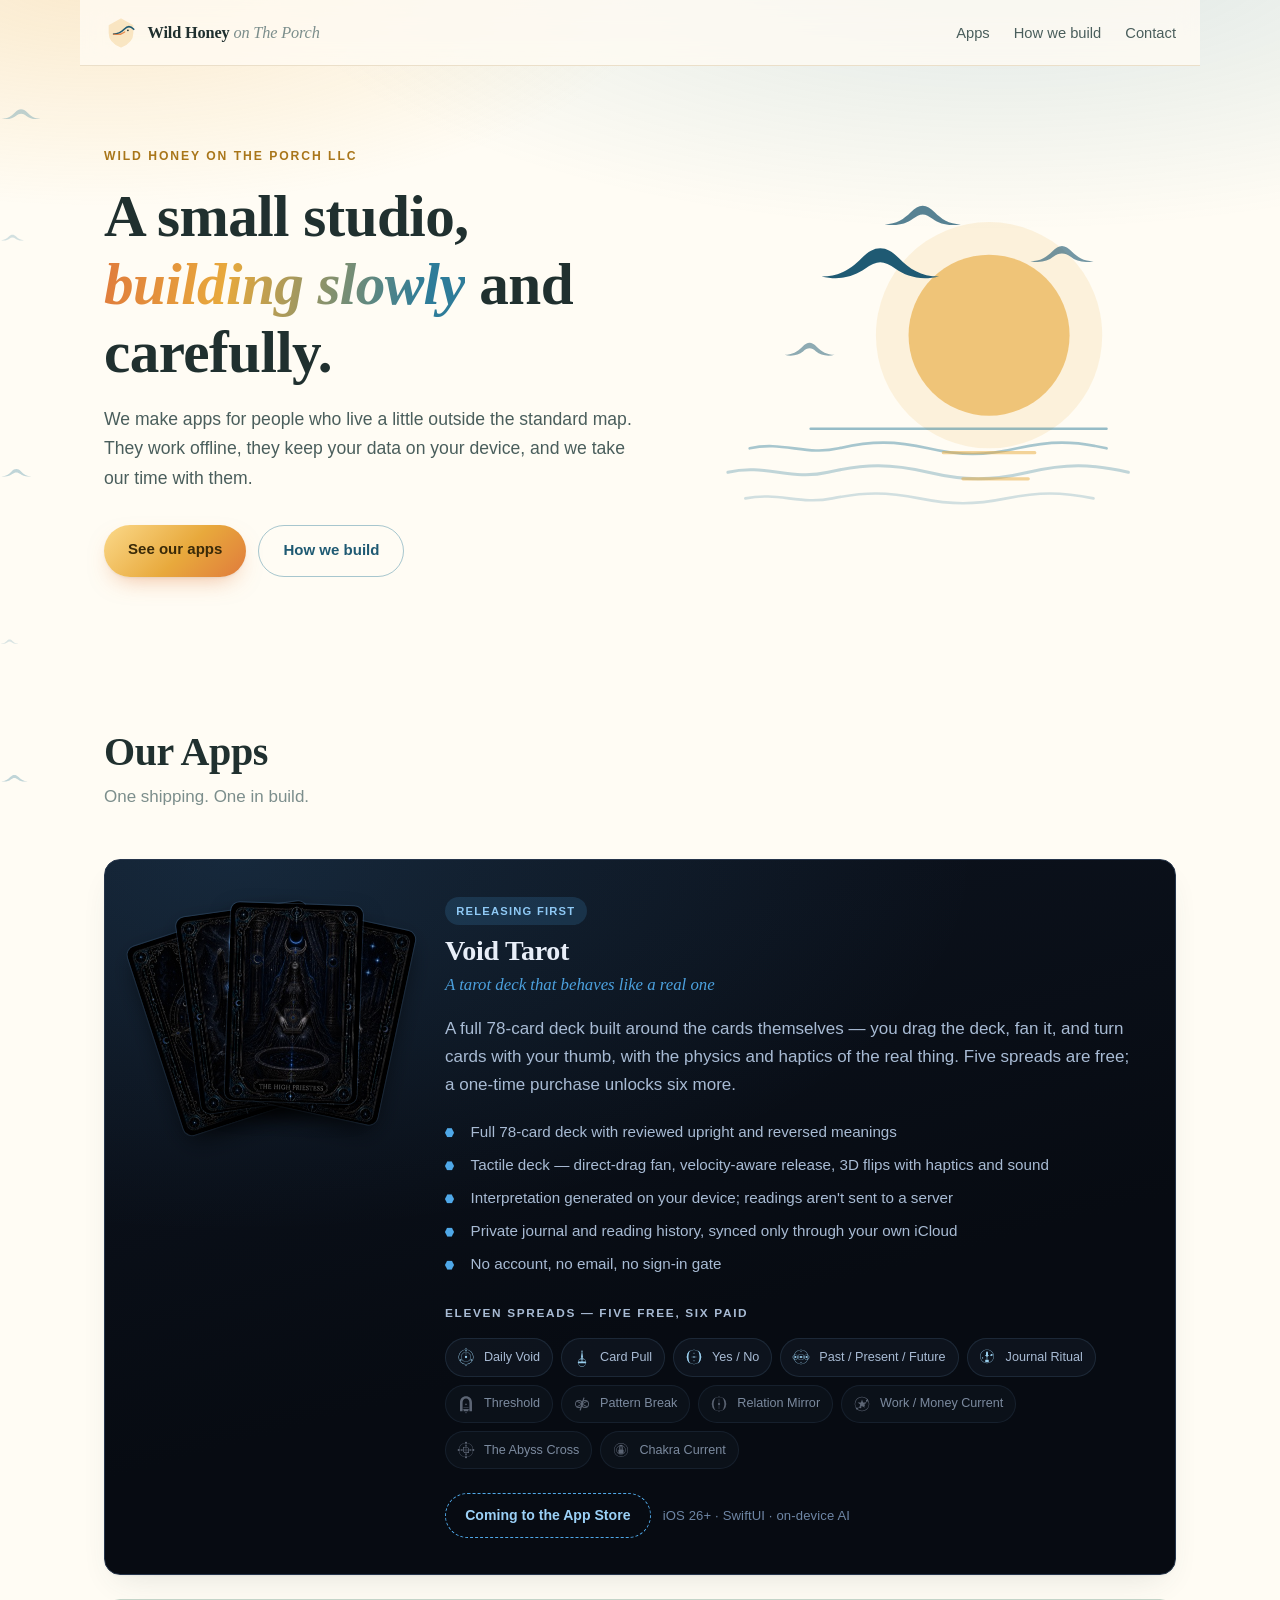
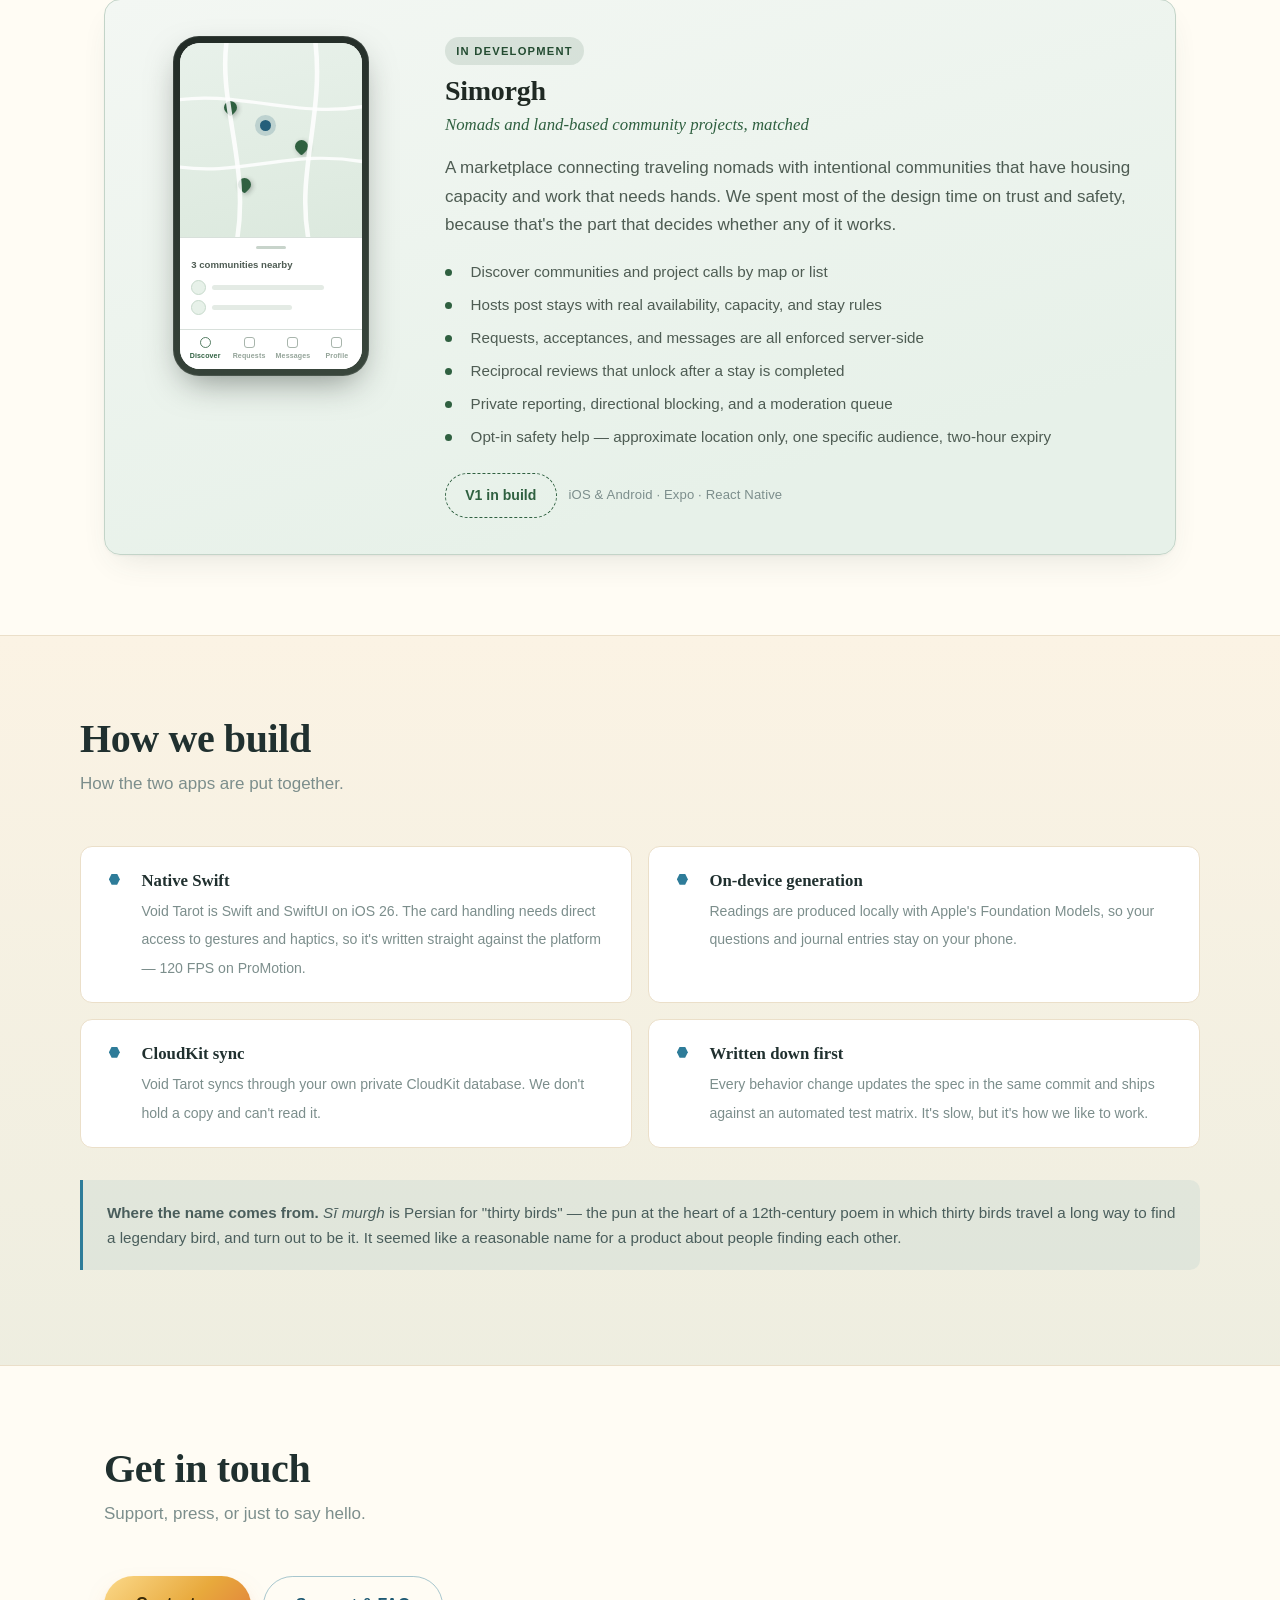
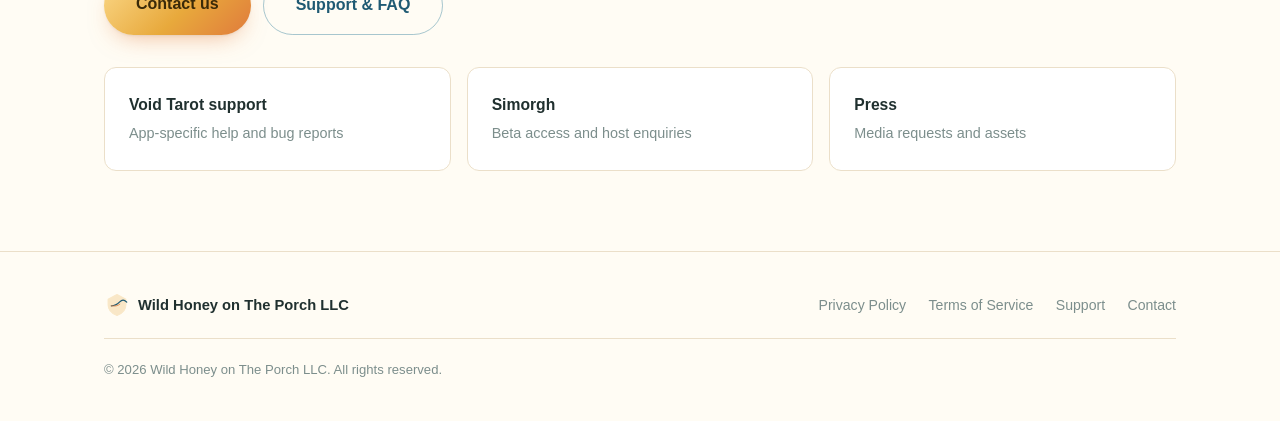
==== index.html @ e1a805f8 "Initial website" ====
<!DOCTYPE html>
<html lang="en">
<head>
<meta charset="utf-8">
<meta name="viewport" content="width=device-width, initial-scale=1">
<title>Wild Honey on The Porch — App Development</title>
<meta name="description" content="Wild Honey on The Porch LLC is a small independent app studio. Offline-first iOS and Android apps, built slowly and carefully.">
<meta property="og:title" content="Wild Honey on The Porch LLC">
<meta property="og:description" content="A small independent studio. We build offline-first apps for iOS and Android.">
<meta property="og:type" content="website">
<link rel="icon" href="assets/favicon.svg" type="image/svg+xml">
<link rel="stylesheet" href="styles.css">
</head>
<body>

<a class="skip" href="#main">Skip to content</a>

<!-- ── flock: ambient background birds ─────────────────────── -->
<div class="flock" aria-hidden="true">
  <svg class="bird b1" viewBox="0 0 100 40"><use href="#gull"/></svg>
  <svg class="bird b2" viewBox="0 0 100 40"><use href="#gull"/></svg>
  <svg class="bird b3" viewBox="0 0 100 40"><use href="#gull"/></svg>
  <svg class="bird b4" viewBox="0 0 100 40"><use href="#gull"/></svg>
  <svg class="bird b5" viewBox="0 0 100 40"><use href="#gull"/></svg>
</div>

<!-- sprite -->
<svg width="0" height="0" style="position:absolute" aria-hidden="true">
  <defs>
    <path id="gull" d="M4 24c14 0 22-6 30-14 5-5 9-7 14-7s9 2 14 7c8 8 16 14 30 14-14 3-24 0-32-6-4-3-8-5-12-5s-8 2-12 5C28 24 18 27 4 24z"/>
  </defs>
</svg>

<header class="nav">
  <a class="brand" href="#top">
    <svg class="mark" viewBox="0 0 64 64" aria-hidden="true">
      <path d="M32 6l22 12v14c0 12-9 21-22 26C19 53 10 44 10 32V18z" class="hex"/>
      <path d="M18 34c9 0 15-4 20-9 3-3 6-5 9-5s6 2 9 5" class="wing"/>
      <path d="M18 34c9 2 16 0 21-4" class="wing2"/>
      <circle cx="45" cy="27" r="1.6" class="eye"/>
    </svg>
    <span class="brandtext">Wild Honey <em>on The Porch</em></span>
  </a>
  <nav>
    <a href="#apps">Apps</a>
    <a href="#craft">How we build</a>
    <a href="#contact">Contact</a>
  </nav>
</header>

<main id="main">

<!-- ── hero ─────────────────────────────────────────────────── -->
<section class="hero" id="top">
  <div class="hero-inner">
    <p class="eyebrow">Wild Honey on The Porch LLC</p>
    <h1>A small studio,<br><span class="grad">building slowly</span> and carefully.</h1>
    <p class="lede">
      We make apps for people who live a little outside the standard map.
      They work offline, they keep your data on your device, and we take our
      time with them.
    </p>
    <div class="cta">
      <a class="btn primary" href="#apps">See our apps</a>
      <a class="btn ghost" href="#craft">How we build</a>
    </div>
  </div>
  <div class="hero-art" aria-hidden="true">
    <svg viewBox="0 0 400 340">
      <!-- sun low over the water -->
      <circle cx="228" cy="150" r="74" class="sun"/>
      <circle cx="228" cy="150" r="104" class="halo"/>

      <!-- sea: implied by swells alone, no box -->
      <path class="horizon" d="M64 236h272"/>
      <path class="swell s1" d="M8 254c30-7 52 7 82 0s52-7 82 0 52 7 82 0 52-7 82 0"/>
      <path class="swell s2" d="M-12 276c34-8 58 8 92 0s58-8 92 0 58 8 92 0 58-8 92 0"/>
      <path class="swell s3" d="M4 300c30-6 50 6 80 0s50-6 80 0 50 6 80 0 50-6 80 0"/>
      <path class="glint" d="M186 258h84M204 282h60"/>

      <!-- flock, riding the air -->
      <g class="gulls">
        <path class="g g1" d="M74 96c17 0 27-7 37-17 6-6 11-9 17-9s11 3 17 9c10 10 20 17 37 17-17 4-30 0-40-7-5-4-10-6-14-6s-9 2-14 6c-10 7-23 11-40 7z"/>
        <path class="g g2" d="M132 48c11 0 18-5 24-11 4-4 7-6 11-6s7 2 11 6c6 6 13 11 24 11-11 2-19 0-26-5-3-2-6-4-9-4s-6 2-9 4c-7 5-15 7-26 5z"/>
        <path class="g g3" d="M266 82c9 0 15-4 20-9 3-3 6-5 9-5s6 2 9 5c5 5 11 9 20 9-9 2-16 0-21-4-3-2-5-3-8-3s-5 1-8 3c-5 4-12 6-21 4z"/>
        <path class="g g4" d="M40 168c7 0 12-3 16-7 3-3 5-4 7-4s4 1 7 4c4 4 9 7 16 7-7 2-13 0-17-3-2-2-4-3-6-3s-4 1-6 3c-4 3-10 5-17 3z"/>
      </g>
    </svg>
  </div>
</section>

<!-- ── apps ─────────────────────────────────────────────────── -->
<section class="section" id="apps">
  <div class="shead">
    <h2>Our Apps</h2>
    <p>One shipping. One in build.</p>
  </div>

  <div class="apps">

    <article class="app featured">
      <div class="deckfan" aria-hidden="true">
        <img class="cf c-back" src="assets/void-tarot/cards/card-back.jpg" alt="" loading="lazy" decoding="async" width="240" height="360">
        <img class="cf c-a" src="assets/void-tarot/cards/09-hermit.jpg" alt="" loading="lazy" decoding="async" width="240" height="360">
        <img class="cf c-b" src="assets/void-tarot/cards/02-high-priestess.jpg" alt="" loading="lazy" decoding="async" width="240" height="360">
        <img class="cf c-c" src="assets/void-tarot/cards/17-star.jpg" alt="" loading="lazy" decoding="async" width="240" height="360">
      </div>
      <div class="app-body">
        <p class="badge live">Releasing first</p>
        <h3>Void Tarot</h3>
        <p class="app-tag">A tarot deck that behaves like a real one</p>
        <p>
          A full 78-card deck built around the cards themselves — you drag the
          deck, fan it, and turn cards with your thumb, with the physics and
          haptics of the real thing. Five spreads are free; a one-time purchase
          unlocks six more.
        </p>
        <ul class="feats">
          <li>Full 78-card deck with reviewed upright and reversed meanings</li>
          <li>Tactile deck — direct-drag fan, velocity-aware release, 3D flips with haptics and sound</li>
          <li>Interpretation generated on your device; readings aren't sent to a server</li>
          <li>Private journal and reading history, synced only through your own iCloud</li>
          <li>No account, no email, no sign-in gate</li>
        </ul>

        <p class="ritual-head">Eleven spreads — five free, six paid</p>
        <ul class="rituals">
          <li><img src="assets/void-tarot/icons/daily-void.svg" alt="" aria-hidden="true" width="40" height="40"><span>Daily Void</span></li>
          <li><img src="assets/void-tarot/icons/card-pull.svg" alt="" aria-hidden="true" width="40" height="40"><span>Card Pull</span></li>
          <li><img src="assets/void-tarot/icons/yes-no.svg" alt="" aria-hidden="true" width="40" height="40"><span>Yes / No</span></li>
          <li><img src="assets/void-tarot/icons/past-present-future.svg" alt="" aria-hidden="true" width="40" height="40"><span>Past / Present / Future</span></li>
          <li><img src="assets/void-tarot/icons/journal-ritual.svg" alt="" aria-hidden="true" width="40" height="40"><span>Journal Ritual</span></li>
          <li class="sealed"><img src="assets/void-tarot/icons/threshold.svg" alt="" aria-hidden="true" width="40" height="40"><span>Threshold</span></li>
          <li class="sealed"><img src="assets/void-tarot/icons/pattern-break.svg" alt="" aria-hidden="true" width="40" height="40"><span>Pattern Break</span></li>
          <li class="sealed"><img src="assets/void-tarot/icons/relation-mirror.svg" alt="" aria-hidden="true" width="40" height="40"><span>Relation Mirror</span></li>
          <li class="sealed"><img src="assets/void-tarot/icons/work-money-current.svg" alt="" aria-hidden="true" width="40" height="40"><span>Work / Money Current</span></li>
          <li class="sealed"><img src="assets/void-tarot/icons/abyss-cross.svg" alt="" aria-hidden="true" width="40" height="40"><span>The Abyss Cross</span></li>
          <li class="sealed"><img src="assets/void-tarot/icons/sealed.svg" alt="" aria-hidden="true" width="40" height="40"><span>Chakra Current</span></li>
        </ul>

        <div class="app-cta">
          <span class="store-soon">Coming to the App Store</span>
          <span class="plat">iOS 26+ · SwiftUI · on-device AI</span>
        </div>
      </div>
    </article>

    <article class="app sg">
      <div class="phone" aria-hidden="true">
        <div class="screen">
          <div class="map">
            <span class="pin p1"></span><span class="pin p2"></span>
            <span class="pin p3"></span><span class="pin p4 me"></span>
            <svg class="roads" viewBox="0 0 200 300" preserveAspectRatio="none">
              <path d="M-10 90 C60 70 130 120 210 96"/>
              <path d="M-10 190 C70 210 120 160 210 186"/>
              <path d="M52 -10 C40 90 78 190 62 310"/>
              <path d="M148 -10 C160 110 126 200 142 310"/>
            </svg>
          </div>
          <div class="sheet">
            <span class="grab"></span>
            <p class="sheet-t">3 communities nearby</p>
            <div class="row"><span class="av"></span><span class="ln w70"></span></div>
            <div class="row"><span class="av"></span><span class="ln w50"></span></div>
          </div>
          <div class="tabs">
            <span class="tab on">Discover</span><span class="tab">Requests</span>
            <span class="tab">Messages</span><span class="tab">Profile</span>
          </div>
        </div>
      </div>
      <div class="app-body">
        <p class="badge next">In development</p>
        <h3>Simorgh</h3>
        <p class="app-tag">Nomads and land-based community projects, matched</p>
        <p>
          A marketplace connecting traveling nomads with intentional
          communities that have housing capacity and work that needs hands.
          We spent most of the design time on trust and safety, because that's
          the part that decides whether any of it works.
        </p>
        <ul class="feats">
          <li>Discover communities and project calls by map or list</li>
          <li>Hosts post stays with real availability, capacity, and stay rules</li>
          <li>Requests, acceptances, and messages are all enforced server-side</li>
          <li>Reciprocal reviews that unlock after a stay is completed</li>
          <li>Private reporting, directional blocking, and a moderation queue</li>
          <li>Opt-in safety help — approximate location only, one specific audience, two-hour expiry</li>
        </ul>
        <div class="app-cta">
          <span class="store-soon dim">V1 in build</span>
          <span class="plat plat-s">iOS &amp; Android · Expo · React Native</span>
        </div>
      </div>
    </article>

  </div>
</section>

<!-- ── craft ────────────────────────────────────────────────── -->
<section class="section alt" id="craft">
  <div class="shead">
    <h2>How we build</h2>
    <p>How the two apps are put together.</p>
  </div>
  <div class="repos">
    <div class="repo static">
      <span class="dot"></span>
      <div>
        <strong>Native Swift</strong>
        <span>Void Tarot is Swift and SwiftUI on iOS 26. The card handling
          needs direct access to gestures and haptics, so it's written straight
          against the platform — 120&nbsp;FPS on ProMotion.</span>
      </div>
    </div>
    <div class="repo static">
      <span class="dot"></span>
      <div>
        <strong>On-device generation</strong>
        <span>Readings are produced locally with Apple's Foundation Models, so
          your questions and journal entries stay on your phone.</span>
      </div>
    </div>
    <div class="repo static">
      <span class="dot"></span>
      <div>
        <strong>CloudKit sync</strong>
        <span>Void Tarot syncs through your own private CloudKit database. We
          don't hold a copy and can't read it.</span>
      </div>
    </div>
    <div class="repo static">
      <span class="dot"></span>
      <div>
        <strong>Written down first</strong>
        <span>Every behavior change updates the spec in the same commit and
          ships against an automated test matrix. It's slow, but it's how we
          like to work.</span>
      </div>
    </div>
  </div>
  <p class="simorgh">
    <strong>Where the name comes from.</strong> <em>Sī murgh</em> is Persian for
    "thirty birds" — the pun at the heart of a 12th-century poem in which thirty
    birds travel a long way to find a legendary bird, and turn out to be it. It
    seemed like a reasonable name for a product about people finding each other.
  </p>
</section>

<!-- ── contact ──────────────────────────────────────────────── -->
<section class="section" id="contact">
  <div class="shead">
    <h2>Get in touch</h2>
    <p>Support, press, or just to say hello.</p>
  </div>
  <div class="contact-cta">
    <a class="btn primary lg" href="mailto:mishelleweaver@gmail.com?subject=Wild%20Honey%20on%20The%20Porch">Contact us</a>
    <a class="btn ghost lg" href="support.html">Support &amp; FAQ</a>
  </div>
  <div class="contact">
    <a class="ccard" href="mailto:mishelleweaver@gmail.com?subject=Void%20Tarot%20Support">
      <strong>Void Tarot support</strong>
      <span>App-specific help and bug reports</span>
    </a>
    <a class="ccard" href="mailto:mishelleweaver@gmail.com?subject=Simorgh%20enquiry">
      <strong>Simorgh</strong>
      <span>Beta access and host enquiries</span>
    </a>
    <a class="ccard" href="mailto:mishelleweaver@gmail.com?subject=Press%20enquiry">
      <strong>Press</strong>
      <span>Media requests and assets</span>
    </a>
  </div>
</section>

</main>

<footer>
  <div class="foot">
    <div class="fbrand">
      <svg class="mark sm" viewBox="0 0 64 64" aria-hidden="true">
        <path d="M32 6l22 12v14c0 12-9 21-22 26C19 53 10 44 10 32V18z" class="hex"/>
        <path d="M18 34c9 0 15-4 20-9 3-3 6-5 9-5s6 2 9 5" class="wing"/>
        <path d="M18 34c9 2 16 0 21-4" class="wing2"/>
      </svg>
      <span>Wild Honey on The Porch LLC</span>
    </div>
    <nav class="flinks">
      <a href="privacy.html">Privacy Policy</a>
      <a href="terms.html">Terms of Service</a>
      <a href="support.html">Support</a>
      <a href="mailto:mishelleweaver@gmail.com?subject=Wild%20Honey%20on%20The%20Porch">Contact</a>
    </nav>
    <p class="copy">© <span id="yr">2026</span> Wild Honey on The Porch LLC. All rights reserved.</p>
  </div>
</footer>

<script>
  document.getElementById('yr').textContent = new Date().getFullYear();
  // reveal on scroll
  const io = new IntersectionObserver((es) => {
    es.forEach(e => { if (e.isIntersecting) { e.target.classList.add('in'); io.unobserve(e.target); } });
  }, { threshold: 0.12 });
  document.querySelectorAll('.section, .app, .hero-inner, .hero-art').forEach(el => {
    el.classList.add('rv'); io.observe(el);
  });
</script>

</body>
</html>
---- styles.css ----
/* ═══ Wild Honey on The Porch — tokens ═══════════════════════
   Coastal daylight: warm sand ground, sea-glass and ocean blues,
   sunlit honey. Light and airy first; dark mode is ocean dusk,
   never a black hole.                                          */
:root{
  --honey:#E8A93C;      /* sunlight on the porch rail */
  --honey-lt:#FBD98A;
  --honey-dp:#A9761A;   /* text-safe honey */
  --amber:#E07B3C;      /* warm accent, low-tide clay */
  --ocean:#2E7C99;      /* sea, the cool counterweight */
  --ocean-dp:#1F5A73;
  --seaglass:#8FC7C4;

  --ink:#20302F;        /* wet-stone, softer than black */
  --ink-2:#4A5E5C;
  --ink-3:#7C8E8C;

  --paper:#FFFCF4;      /* sunlit sand */
  --paper-2:#FBF3E4;    /* sand in shade */
  --line:#EBDFC9;
  --card:#FFFFFF;

  --shadow:0 1px 2px rgba(58,74,73,.05),0 14px 34px -14px rgba(58,74,73,.16);
  --shadow-lg:0 2px 5px rgba(58,74,73,.06),0 32px 64px -26px rgba(46,124,153,.28);
  --sky:#4E93AE;
  --r:16px;
  --max:1120px;
  --serif:'Iowan Old Style','Palatino Linotype',Palatino,'Book Antiqua',Georgia,serif;
  --sans:-apple-system,BlinkMacSystemFont,'Segoe UI',Inter,Roboto,Helvetica,Arial,sans-serif;
}
@media (prefers-color-scheme:dark){
  :root:not([data-theme="light"]){
    --honey:#F3C468; --honey-lt:#FBE0A4; --honey-dp:#EFB44E; --amber:#F09A63;
    --ocean:#6FBBD6; --ocean-dp:#9AD3E6; --seaglass:#8FC7C4;
    --ink:#EDF3F2; --ink-2:#B7C9C7; --ink-3:#8398A0;
    --paper:#101E24;   /* deep water at dusk, not black */
    --paper-2:#16272E;
    --line:#263C45; --card:#182B33;
    --sky:#7FC0D8;
    --shadow:0 1px 2px rgba(0,0,0,.32),0 14px 34px -14px rgba(0,0,0,.5);
    --shadow-lg:0 2px 5px rgba(0,0,0,.36),0 32px 64px -26px rgba(0,0,0,.58);
  }
}
:root[data-theme="dark"]{
  --honey:#F3C468; --honey-lt:#FBE0A4; --honey-dp:#EFB44E; --amber:#F09A63;
  --ocean:#6FBBD6; --ocean-dp:#9AD3E6; --seaglass:#8FC7C4;
  --ink:#EDF3F2; --ink-2:#B7C9C7; --ink-3:#8398A0;
  --paper:#101E24; --paper-2:#16272E; --line:#263C45; --card:#182B33;
  --sky:#7FC0D8;
}

/* ═══ base ═══════════════════════════════════════════════════ */
*,*::before,*::after{box-sizing:border-box}
html{scroll-behavior:smooth;-webkit-text-size-adjust:100%}
body{
  margin:0;color:var(--ink);
  background:var(--paper);
  font-family:var(--sans);font-size:17px;line-height:1.65;
  -webkit-font-smoothing:antialiased;overflow-x:hidden;
}
/* sky wash — light pouring in from the top, sea-glass at the edges */
body::before{
  content:'';position:fixed;inset:0 0 auto;height:78vh;z-index:-2;pointer-events:none;
  background:
    radial-gradient(88% 62% at 78% -8%, color-mix(in srgb,var(--ocean) 17%,transparent), transparent 66%),
    radial-gradient(72% 54% at 8% -4%,  color-mix(in srgb,var(--honey) 22%,transparent), transparent 62%);
}
h1,h2,h3{font-family:var(--serif);font-weight:600;line-height:1.15;letter-spacing:-.01em;margin:0}
p{margin:0 0 1em}
a{color:inherit}
img,svg{max-width:100%}
.skip{position:absolute;left:-9999px;top:0;background:var(--honey);color:#1C1712;padding:.6rem 1rem;z-index:99;border-radius:0 0 8px 0}
.skip:focus{left:0}
:focus-visible{outline:2px solid var(--ocean);outline-offset:3px;border-radius:4px}

/* ═══ ambient flock ══════════════════════════════════════════ */
.flock{position:fixed;inset:0;pointer-events:none;z-index:0;opacity:.3}
.bird{position:absolute;width:64px;fill:var(--ocean);animation:drift linear infinite}
.bird.b1{top:12%;width:44px;animation-duration:52s;animation-delay:-4s}
.bird.b2{top:26%;width:26px;animation-duration:74s;animation-delay:-22s;opacity:.7}
.bird.b3{top:52%;width:34px;animation-duration:63s;animation-delay:-40s}
.bird.b4{top:71%;width:20px;animation-duration:88s;animation-delay:-11s;opacity:.6}
.bird.b5{top:86%;width:30px;animation-duration:58s;animation-delay:-33s}
@keyframes drift{
  from{transform:translateX(-14vw) translateY(0)}
  50%{transform:translateX(50vw) translateY(-22px)}
  to{transform:translateX(114vw) translateY(0)}
}
@media (prefers-reduced-motion:reduce){.bird{animation:none;display:none}}

/* ═══ nav ════════════════════════════════════════════════════ */
.nav{
  position:sticky;top:0;z-index:20;
  display:flex;align-items:center;justify-content:space-between;gap:1rem;
  max-width:var(--max);margin:0 auto;padding:1rem 1.5rem;
  backdrop-filter:blur(14px);-webkit-backdrop-filter:blur(14px);
}
.nav::before{
  content:'';position:absolute;inset:0;z-index:-1;
  background:color-mix(in srgb,var(--paper) 78%,transparent);
  border-bottom:1px solid var(--line);
}
.brand{display:flex;align-items:center;gap:.6rem;text-decoration:none;font-weight:600}
.mark{width:34px;height:34px;flex:none}
.mark.sm{width:26px;height:26px}
.mark .hex{fill:var(--honey);opacity:.24;stroke:var(--honey);stroke-width:2.5;stroke-linejoin:round}
.mark .wing{fill:none;stroke:var(--ocean-dp);stroke-width:3;stroke-linecap:round}
.mark .wing2{fill:none;stroke:var(--amber);stroke-width:2.2;stroke-linecap:round;opacity:.85}
.mark .eye{fill:var(--ink)}
.brandtext{font-family:var(--serif);font-size:1.02rem;letter-spacing:-.01em}
.brandtext em{font-style:italic;color:var(--ink-3);font-weight:400}
.nav nav{display:flex;gap:1.5rem;font-size:.92rem}
.nav nav a{text-decoration:none;color:var(--ink-2);transition:color .18s}
.nav nav a:hover{color:var(--ocean-dp)}
@media (max-width:720px){
  .nav{flex-direction:column;gap:.75rem;padding:.85rem 1rem}
  .nav nav{gap:1.1rem;font-size:.86rem;flex-wrap:wrap;justify-content:center}
  .brandtext em{display:none}
}

/* ═══ hero ═══════════════════════════════════════════════════ */
.hero{
  position:relative;z-index:1;max-width:var(--max);margin:0 auto;
  padding:5rem 1.5rem 4.5rem;
  display:grid;grid-template-columns:1.15fr .85fr;gap:3rem;align-items:center;
}
.eyebrow{
  font-size:.76rem;letter-spacing:.16em;text-transform:uppercase;
  color:var(--honey-dp);font-weight:600;margin-bottom:1rem;
}
h1{font-size:clamp(2.3rem,5.4vw,3.7rem);margin-bottom:1.2rem}
.grad{
  background:linear-gradient(100deg,var(--amber),var(--honey) 34%,var(--ocean) 88%);
  -webkit-background-clip:text;background-clip:text;color:transparent;
  font-style:italic;
}
.lede{font-size:1.1rem;color:var(--ink-2);max-width:34rem}
.cta{display:flex;gap:.75rem;flex-wrap:wrap;margin-top:2rem}
.btn{
  display:inline-block;padding:.8rem 1.5rem;border-radius:999px;
  text-decoration:none;font-weight:600;font-size:.94rem;
  transition:transform .18s,box-shadow .18s,background .18s;
}
.btn.primary{
  background:linear-gradient(135deg,var(--honey-lt),var(--honey) 55%,var(--amber));
  color:#3A2A08;box-shadow:0 1px 2px rgba(58,74,73,.08),0 10px 24px -10px rgba(224,123,60,.55);
}
.btn.primary:hover{transform:translateY(-2px);box-shadow:0 2px 5px rgba(58,74,73,.1),0 20px 40px -14px rgba(224,123,60,.6)}
.btn.ghost{border:1.5px solid color-mix(in srgb,var(--ocean) 42%,transparent);color:var(--ocean-dp)}
.btn.ghost:hover{border-color:var(--ocean);background:color-mix(in srgb,var(--ocean) 9%,transparent);transform:translateY(-2px)}

.hero-art svg{width:100%;height:auto;overflow:visible}
.hero-art .sun{fill:var(--honey);opacity:.62}
.hero-art .halo{fill:var(--honey);opacity:.13}
.hero-art .horizon{
  fill:none;stroke:var(--ocean);stroke-width:2.2;stroke-linecap:round;opacity:.5;
}
.hero-art .swell{
  fill:none;stroke:var(--ocean);stroke-width:2.4;stroke-linecap:round;
  opacity:.42;
}
.hero-art .s2{opacity:.3;stroke-width:2.8}
.hero-art .s3{opacity:.22}
.hero-art .glint{stroke:var(--honey);stroke-width:3;stroke-linecap:round;opacity:.5}
.hero-art .g{fill:var(--ocean-dp)}
.hero-art .g2{opacity:.75}
.hero-art .g3{opacity:.62}
.hero-art .g4{opacity:.5}

/* the flock breathes; the swells roll */
.hero-art .g1{animation:soar 7s ease-in-out infinite}
.hero-art .g2{animation:soar 9s ease-in-out infinite -1.6s}
.hero-art .g3{animation:soar 8s ease-in-out infinite -3.4s}
.hero-art .g4{animation:soar 11s ease-in-out infinite -5s}
.hero-art .swell{animation:roll 9s ease-in-out infinite}
.hero-art .s2{animation-duration:11s;animation-delay:-2s}
.hero-art .s3{animation-duration:13s;animation-delay:-4s}
@keyframes soar{0%,100%{transform:translateY(0)}50%{transform:translateY(-9px)}}
@keyframes roll{0%,100%{transform:translateX(0)}50%{transform:translateX(-14px)}}
@media (prefers-reduced-motion:reduce){
  .hero-art .g,.hero-art .swell{animation:none}
}
@media (max-width:860px){
  .hero{grid-template-columns:1fr;padding:3rem 1.25rem 3rem;gap:1.5rem}
  .hero-art{max-width:340px;margin:0 auto;order:-1}
}

/* ═══ sections ═══════════════════════════════════════════════ */
.section{position:relative;z-index:1;max-width:var(--max);margin:0 auto;padding:5rem 1.5rem}
.section.alt{max-width:none;background:linear-gradient(180deg,var(--paper-2),color-mix(in srgb,var(--seaglass) 12%,var(--paper-2)));border-block:1px solid var(--line)}
.section.alt > *{max-width:var(--max);margin-inline:auto}
.shead{margin-bottom:3rem;max-width:38rem}
.shead h2{font-size:clamp(1.8rem,3.6vw,2.5rem);margin-bottom:.5rem}
.shead p{color:var(--ink-3);margin:0}
@media (max-width:720px){.section{padding:3.25rem 1.25rem}.shead{margin-bottom:2rem}}

/* ═══ apps ═══════════════════════════════════════════════════ */
.apps{display:grid;grid-template-columns:minmax(0,1fr);gap:1.5rem}
.apps > .app{width:100%}
.app{
  display:grid;grid-template-columns:104px 1fr;gap:2rem;align-items:start;
  background:var(--card);border:1px solid var(--line);border-radius:var(--r);
  padding:2.25rem;box-shadow:var(--shadow);
  transition:transform .25s,box-shadow .25s,border-color .25s;
}
.app:hover{transform:translateY(-3px);box-shadow:var(--shadow-lg);border-color:var(--honey)}
/* featured app renders in Void Tarot's own palette — dark in both themes */
.app.featured{
  grid-template-columns:260px 1fr;gap:2.75rem;
  --void-ink:#E8EEF8; --void-ink2:#A8BBD4; --void-cyan:#4FA8E8; --void-line:#25344A;
  background:
    radial-gradient(120% 90% at 12% 0%,rgba(79,168,232,.14),transparent 58%),
    linear-gradient(165deg,#0D1420,#070B12 62%);
  border-color:var(--void-line);
  color:var(--void-ink);
}
.app.featured:hover{border-color:var(--void-cyan);box-shadow:0 2px 4px rgba(0,0,0,.5),0 32px 70px -26px rgba(20,90,160,.55)}
.app.featured h3{color:var(--void-ink)}
.app.featured p{color:var(--void-ink2)}
.app.featured .app-tag{color:var(--void-cyan);opacity:.95}
.app.featured .feats li{color:var(--void-ink2)}
.app.featured .feats li::before{background:var(--void-cyan);box-shadow:0 0 8px rgba(79,168,232,.8)}
.app.featured .badge.live{background:rgba(79,168,232,.16);color:#8FC9F5}
.app.featured .store-soon{border-color:var(--void-cyan);color:#9BD1F7}
.app.featured .plat{color:#6E86A5}

/* fanned deck — real card art from the app bundle */
.deckfan{position:relative;height:250px;perspective:1100px;width:240px;margin:0 auto}
.deckfan .cf{
  position:absolute;top:8px;width:132px;height:198px;border-radius:9px;
  object-fit:cover;transform-origin:50% 120%;
  box-shadow:0 10px 26px -6px rgba(0,0,0,.75),0 0 0 1px rgba(120,170,220,.22);
  transition:transform .5s cubic-bezier(.22,.9,.3,1);
}
.deckfan .c-back{left:40px;transform:rotate(-18deg) translateY(14px);z-index:1;filter:brightness(.82)}
.deckfan .c-a   {left:56px;transform:rotate(-8deg)  translateY(3px); z-index:2;filter:brightness(.9)}
.deckfan .c-b   {left:72px;transform:rotate(2deg)   translateY(0);   z-index:4}
.deckfan .c-c   {left:88px;transform:rotate(12deg)  translateY(10px);z-index:3;filter:brightness(.86)}
.app.featured:hover .c-back{transform:rotate(-29deg) translateY(12px)}
.app.featured:hover .c-a   {transform:rotate(-13deg) translateY(-4px)}
.app.featured:hover .c-b   {transform:rotate(2deg)   translateY(-14px) scale(1.05)}
.app.featured:hover .c-c   {transform:rotate(20deg)  translateY(6px)}
@media (prefers-reduced-motion:reduce){
  .deckfan .cf,.app.featured:hover .cf{transition:none}
  .app.featured:hover .c-back{transform:rotate(-20deg) translateY(16px)}
  .app.featured:hover .c-a{transform:rotate(-9deg) translateY(4px)}
  .app.featured:hover .c-b{transform:rotate(2deg) translateY(0)}
  .app.featured:hover .c-c{transform:rotate(13deg) translateY(12px)}
}

/* ritual icon grid — SVGs shipped in the app */
.ritual-head{
  margin:1.75rem 0 .9rem;font-size:.74rem;letter-spacing:.14em;text-transform:uppercase;
  font-weight:700;color:#6E86A5;
}
.rituals{
  list-style:none;padding:0;margin:0;
  display:flex;flex-wrap:wrap;gap:.5rem;
}
.rituals li{
  display:inline-flex;align-items:center;gap:.45rem;padding:.45rem .75rem .45rem .55rem;
  border-radius:999px;white-space:nowrap;
  background:rgba(120,170,220,.055);border:1px solid rgba(120,170,220,.14);
  font-size:.79rem;color:var(--void-ink2);line-height:1;
  transition:border-color .2s,background .2s;
}
.rituals li:hover{border-color:rgba(79,168,232,.5);background:rgba(79,168,232,.1)}
.rituals img{
  width:22px;height:22px;flex:none;
  /* source SVGs are solid black — invert to cyan-white for the void ground */
  filter:invert(78%) sepia(28%) saturate(560%) hue-rotate(175deg) brightness(102%);
  opacity:.92;
}
.rituals li.sealed{opacity:.72}
.rituals li.sealed img{filter:invert(58%) sepia(12%) saturate(420%) hue-rotate(178deg) brightness(96%)}
@media (max-width:720px){
  .app.featured{grid-template-columns:1fr}
  .deckfan{height:225px;max-width:320px;margin:0 auto}
  .rituals{grid-template-columns:repeat(auto-fill,minmax(104px,1fr))}
}
.app-icon{
  width:104px;height:104px;border-radius:24px;display:grid;place-items:center;
  box-shadow:var(--shadow);
}
.app-icon svg{width:62%;height:62%}
/* ── Simorgh: rendered in the app's own sage/forest palette (lib/theme.ts) ── */
.app.sg{
  grid-template-columns:260px 1fr;gap:2.75rem;
  --sg-primary:#2F6040; --sg-canvas:#FAFCFA; --sg-surface:#FFF;
  --sg-leaf:#E7F1E9; --sg-sky:#245F7A; --sg-text:#1F2923; --sg-muted:#4E5C53;
  --sg-border:#D8E0DB; --sg-blossom:#82344F;
  background:linear-gradient(165deg,#F3F7F3,#E7F1E9 78%);
  border-color:#C3D4C8;
}
.app.sg:hover{border-color:var(--sg-primary);box-shadow:0 2px 4px rgba(31,41,35,.07),0 30px 62px -26px rgba(47,96,64,.42)}
.app.sg h3{color:var(--sg-text)}
.app.sg p{color:var(--sg-muted)}
.app.sg .app-tag{color:var(--sg-primary)}
.app.sg .feats li{color:var(--sg-muted)}
.app.sg .feats li::before{background:var(--sg-primary);clip-path:none;border-radius:50%;width:7px;height:7px;top:.68em}
.app.sg .badge.next{background:rgba(47,96,64,.13);color:#244C32}
.app.sg .store-soon.dim{border-color:var(--sg-primary);color:var(--sg-primary);border-style:dashed}
.plat-s{color:#5D6D63}

/* device frame — Discover tab, the app's primary surface */
.phone{
  width:196px;margin:0 auto;border-radius:26px;padding:7px;
  background:linear-gradient(160deg,#222B26,#39463C);
  box-shadow:0 14px 34px -10px rgba(31,41,35,.5),0 0 0 1px rgba(255,255,255,.09) inset;
}
.screen{
  position:relative;height:326px;border-radius:20px;overflow:hidden;
  background:var(--sg-canvas);display:flex;flex-direction:column;
}
.map{position:relative;flex:1;background:linear-gradient(170deg,#E8F1EA,#DCE9DE)}
.roads{position:absolute;inset:0;width:100%;height:100%}
.roads path{fill:none;stroke:#FFF;stroke-width:5;opacity:.85;stroke-linecap:round}
.pin{
  position:absolute;width:13px;height:13px;border-radius:50% 50% 50% 2px;
  background:var(--sg-primary);transform:rotate(-45deg);
  box-shadow:0 2px 5px rgba(31,41,35,.32);
}
.pin.p1{top:30%;left:24%}
.pin.p2{top:50%;left:63%}
.pin.p3{top:70%;left:32%}
.pin.me{
  background:var(--sg-sky);width:11px;height:11px;border-radius:50%;transform:none;
  top:40%;left:44%;box-shadow:0 0 0 5px rgba(36,95,122,.2)
}
.sheet{
  background:var(--sg-surface);border-top:1px solid var(--sg-border);
  padding:.5rem .7rem .6rem;
}
.grab{display:block;width:30px;height:3px;border-radius:99px;background:#C8D4CB;margin:0 auto .5rem}
.sheet-t{font-size:.6rem;font-weight:700;color:var(--sg-text);margin:0 0 .45rem}
.sheet .row{display:flex;align-items:center;gap:.35rem;margin-bottom:.32rem}
.av{width:15px;height:15px;border-radius:50%;background:var(--sg-leaf);border:1px solid #C7DACC;flex:none}
.ln{height:5px;border-radius:99px;background:#E4EBE5}
.ln.w70{width:70%} .ln.w50{width:50%}
.tabs{
  display:flex;background:var(--sg-surface);border-top:1px solid var(--sg-border);
  padding:.38rem .2rem .42rem;
}
.tab{flex:1;text-align:center;font-size:.44rem;font-weight:600;color:#93A398;letter-spacing:.02em}
.tab.on{color:var(--sg-primary)}
.tab::before{
  content:'';display:block;width:11px;height:11px;margin:0 auto .18rem;border-radius:3px;
  border:1.6px solid currentColor;opacity:.8;
}
.tab.on::before{border-radius:50%}
@media (max-width:720px){
  .app.sg{grid-template-columns:1fr}
  .phone{width:176px}
  .screen{height:300px}
}

.badge{
  display:inline-block;font-size:.7rem;letter-spacing:.11em;text-transform:uppercase;
  font-weight:700;padding:.3rem .7rem;border-radius:999px;margin:0 0 .6rem;
}
.badge.live{background:color-mix(in srgb,var(--honey) 22%,transparent);color:var(--honey-dp)}
.badge.next{background:color-mix(in srgb,var(--sky) 22%,transparent);color:var(--sky)}
.app h3{font-size:1.75rem;margin-bottom:.25rem}
.app-tag{color:var(--honey-dp);font-family:var(--serif);font-style:italic;font-size:1.05rem;margin-bottom:1rem}
.app p{color:var(--ink-2)}
.feats{list-style:none;padding:0;margin:1.25rem 0 0;display:grid;gap:.5rem}
.feats li{position:relative;padding-left:1.6rem;color:var(--ink-2);font-size:.95rem}
.feats li::before{
  content:'';position:absolute;left:0;top:.62em;width:9px;height:9px;
  background:var(--honey);clip-path:polygon(25% 0,75% 0,100% 50%,75% 100%,25% 100%,0 50%);
}
.app-cta{margin-top:1.5rem;display:flex;flex-wrap:wrap;gap:.75rem;align-items:center}
.store-soon{
  display:inline-block;padding:.6rem 1.2rem;border-radius:999px;font-size:.88rem;font-weight:600;
  border:1.5px dashed var(--honey);color:var(--honey-dp);
}
.store-soon.dim{border-color:var(--line);color:var(--ink-3)}
.plat{font-size:.82rem;color:var(--ink-3);letter-spacing:.01em}
@media (max-width:720px){
  .app{grid-template-columns:1fr;gap:1.25rem;padding:1.5rem}
  .app-icon{width:76px;height:76px;border-radius:18px}
  .app h3{font-size:1.45rem}
}

/* ═══ repos ══════════════════════════════════════════════════ */
.repos{display:grid;grid-template-columns:1fr 1fr;gap:1rem}
.repo{
  display:grid;grid-template-columns:22px 1fr 16px;gap:1rem;align-items:center;
  text-decoration:none;background:var(--card);border:1px solid var(--line);
  border-radius:12px;padding:1.25rem 1.4rem;
  transition:border-color .2s,transform .2s,box-shadow .2s;
}
.repo:hover{border-color:var(--ocean);transform:translateY(-2px);box-shadow:var(--shadow)}
.repo.static{grid-template-columns:22px 1fr;align-items:start}
.repo.static:hover{transform:none;border-color:var(--line);box-shadow:none}
.repo.static strong{font-family:var(--serif);font-size:1.05rem;margin-bottom:.2rem}
.repo.static span{line-height:1.55}
.dot{
  width:11px;height:11px;margin-top:.45rem;background:var(--ocean);justify-self:center;
  clip-path:polygon(25% 0,75% 0,100% 50%,75% 100%,25% 100%,0 50%);
}
.gh{width:22px;height:22px;fill:var(--ink-2)}
.repo strong{display:block;font-family:ui-monospace,SFMono-Regular,Menlo,monospace;font-size:.95rem}
.repo span{font-size:.88rem;color:var(--ink-3)}
.arw{color:var(--honey);font-size:1rem}
.simorgh{
  margin-top:2rem;padding:1.25rem 1.5rem;border-left:3px solid var(--ocean);
  background:color-mix(in srgb,var(--ocean) 8%,transparent);
  border-radius:0 10px 10px 0;color:var(--ink-2);font-size:.95rem;max-width:44rem;
}
@media (max-width:720px){.repos{grid-template-columns:1fr}}

/* ═══ contact ════════════════════════════════════════════════ */
.contact-cta{display:flex;flex-wrap:wrap;gap:.75rem;margin:0 0 2rem}
.btn.lg{padding:.95rem 2rem;font-size:1rem}
.callout-cta{margin:1.25rem 0 0}
.doc .callout-cta a{text-decoration:none}
.contact{display:grid;grid-template-columns:repeat(3,1fr);gap:1rem}
.ccard{
  text-decoration:none;background:var(--card);border:1px solid var(--line);
  border-radius:12px;padding:1.5rem;display:grid;gap:.3rem;
  transition:border-color .2s,transform .2s;
}
.ccard:hover{border-color:var(--ocean);background:color-mix(in srgb,var(--ocean) 5%,var(--card));transform:translateY(-2px)}
.ccard strong{font-size:.98rem}
.ccard span{font-size:.9rem;color:var(--ink-3);word-break:break-word}
@media (max-width:720px){.contact{grid-template-columns:1fr}}

/* ═══ footer ═════════════════════════════════════════════════ */
footer{position:relative;z-index:1;border-top:1px solid var(--line);background:var(--paper)}
.foot{
  max-width:var(--max);margin:0 auto;padding:2.5rem 1.5rem;
  display:flex;flex-wrap:wrap;gap:1.25rem;align-items:center;justify-content:space-between;
}
.fbrand{display:flex;align-items:center;gap:.5rem;font-size:.92rem;font-weight:600}
.flinks{display:flex;gap:1.4rem;font-size:.88rem;flex-wrap:wrap}
.flinks a{color:var(--ink-3);text-decoration:none;transition:color .18s}
.flinks a:hover{color:var(--ocean-dp)}
.copy{width:100%;margin:0;font-size:.82rem;color:var(--ink-3);border-top:1px solid var(--line);padding-top:1.25rem}
@media (max-width:720px){.foot{padding:2rem 1.25rem}.flinks{gap:1rem}}

/* ═══ reveal ═════════════════════════════════════════════════ */
.rv{opacity:0;transform:translateY(18px);transition:opacity .6s ease,transform .6s ease}
.rv.in{opacity:1;transform:none}
@media (prefers-reduced-motion:reduce){.rv{opacity:1;transform:none;transition:none}}

/* ═══ legal pages ════════════════════════════════════════════ */
.doc{max-width:46rem;margin:0 auto;padding:4rem 1.5rem 5rem;position:relative;z-index:1}
.doc h1{font-size:clamp(2rem,4.5vw,2.8rem);margin-bottom:.4rem}
.doc .updated{color:var(--ink-3);font-size:.9rem;margin-bottom:2.5rem}
.doc h2{font-size:1.35rem;margin:2.5rem 0 .75rem;padding-top:1.5rem;border-top:1px solid var(--line)}
.doc h2:first-of-type{border-top:none;padding-top:0}
.doc h3{font-size:1.05rem;margin:1.5rem 0 .5rem;font-family:var(--sans);font-weight:600}
.doc p,.doc li{color:var(--ink-2)}
.doc ul{padding-left:1.25rem;margin:0 0 1em}
.doc li{margin-bottom:.4rem}
.doc a:not(.btn){color:var(--ocean-dp)}
.doc .back{display:inline-block;margin-bottom:2rem;text-decoration:none;color:var(--ink-3);font-size:.9rem}
.doc .back:hover{color:var(--ocean-dp)}
.doc .callout{
  background:color-mix(in srgb,var(--honey) 13%,transparent);
  border-left:3px solid var(--honey);border-radius:0 10px 10px 0;
  padding:1.1rem 1.35rem;margin:1.5rem 0;
}
.doc .callout p:last-child{margin:0}
@media (max-width:720px){.doc{padding:2.5rem 1.25rem 3.5rem}}
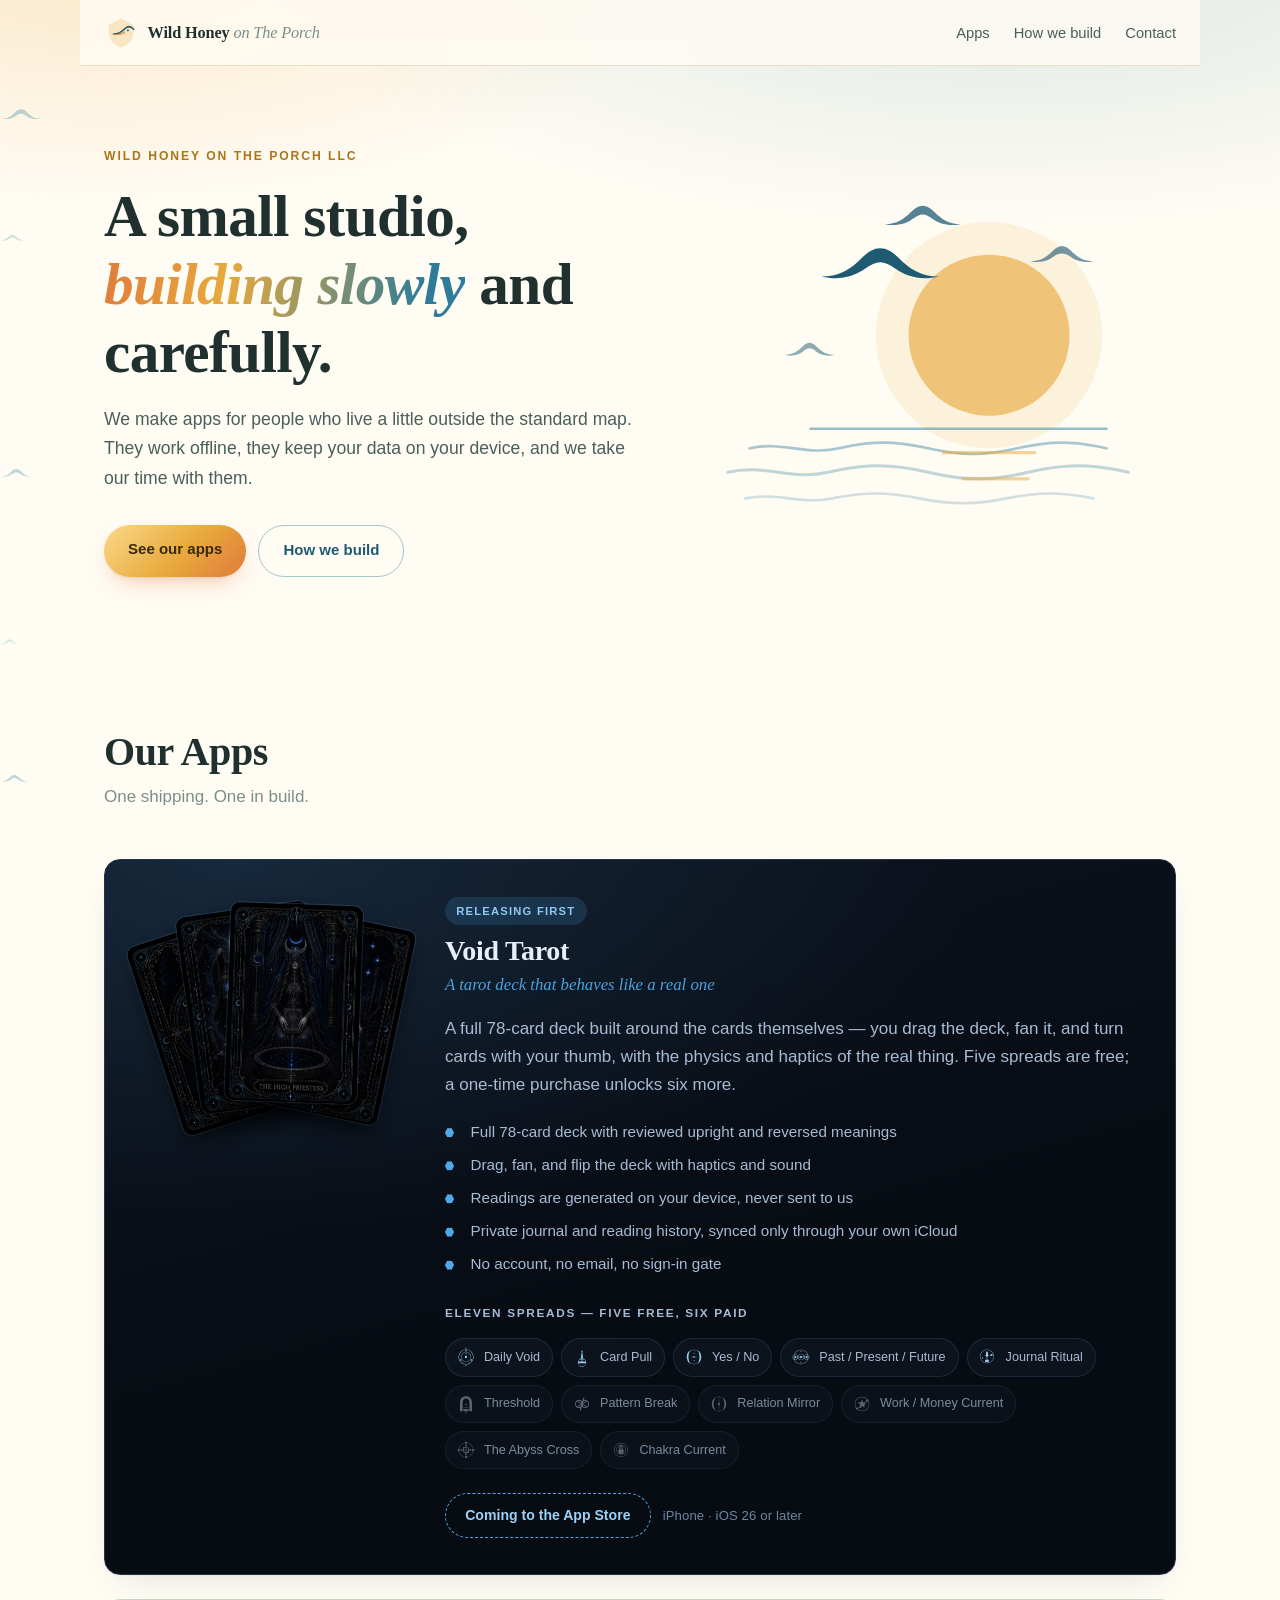
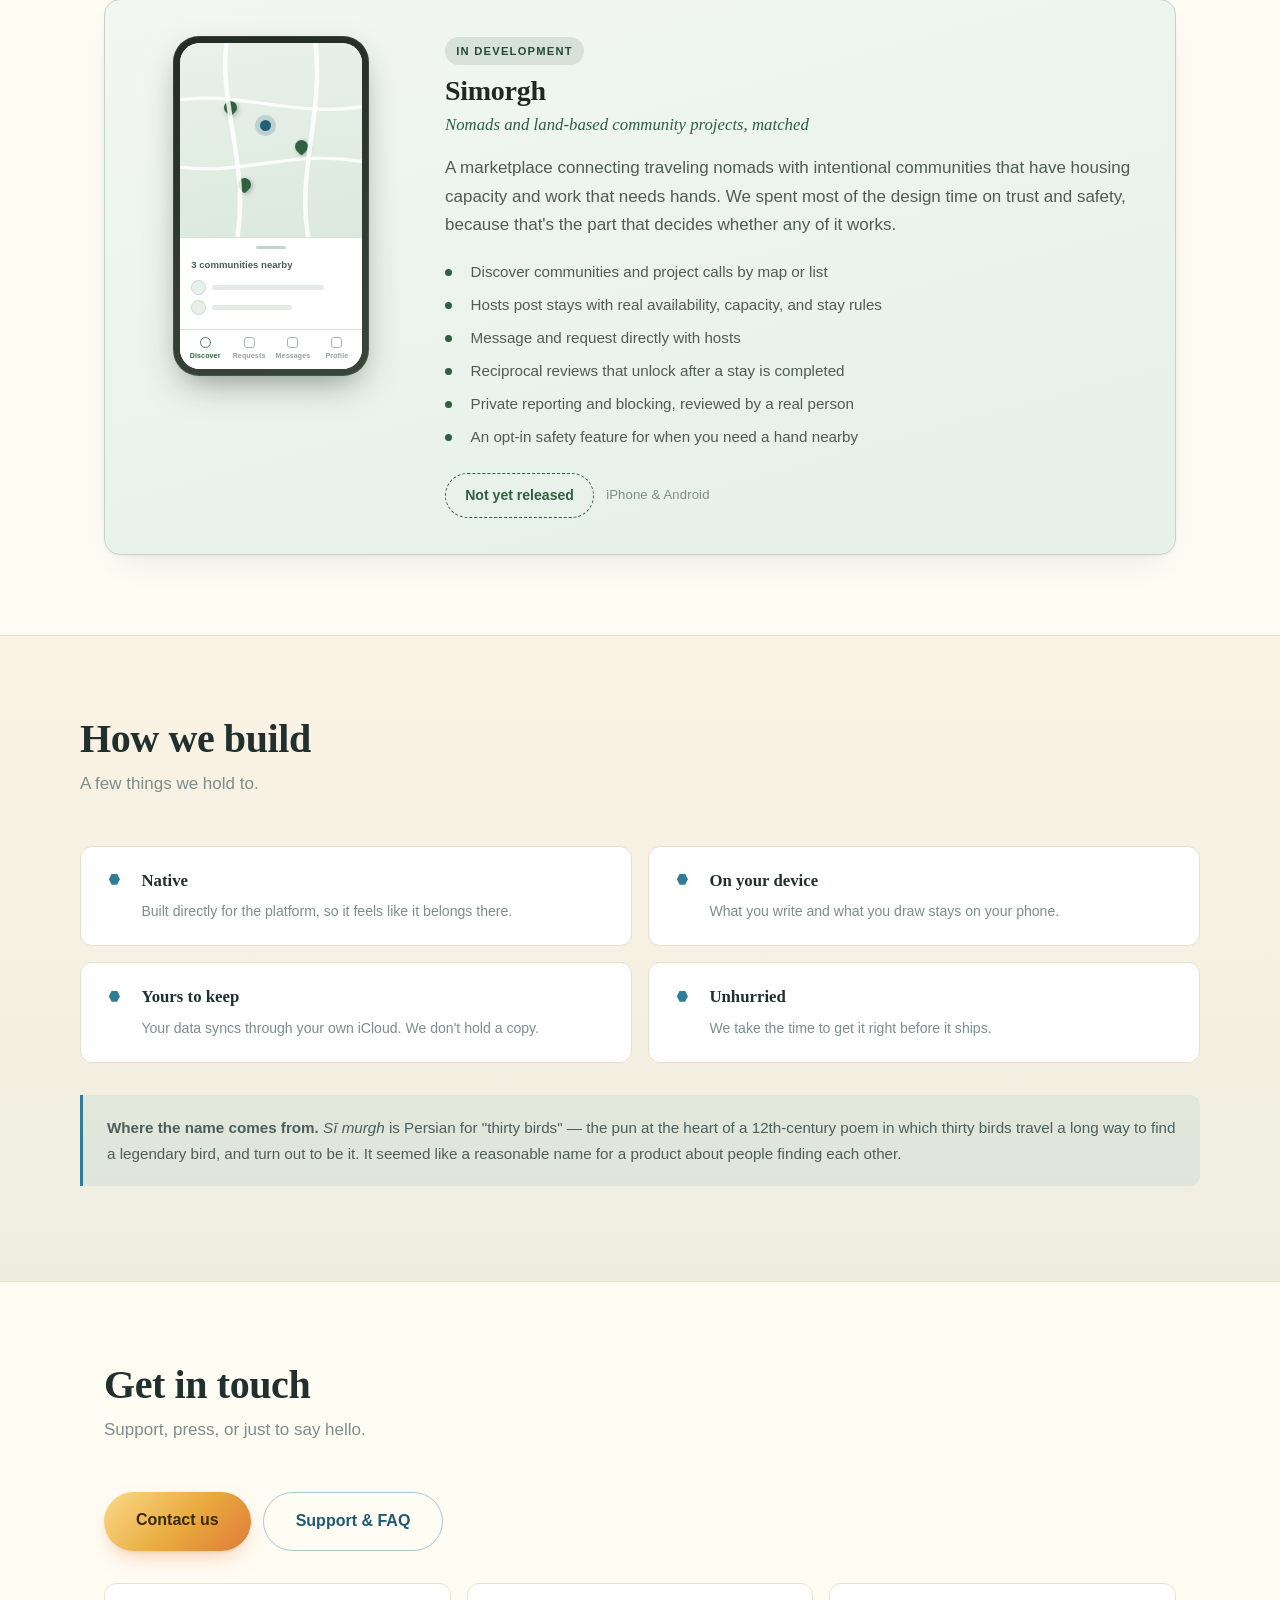
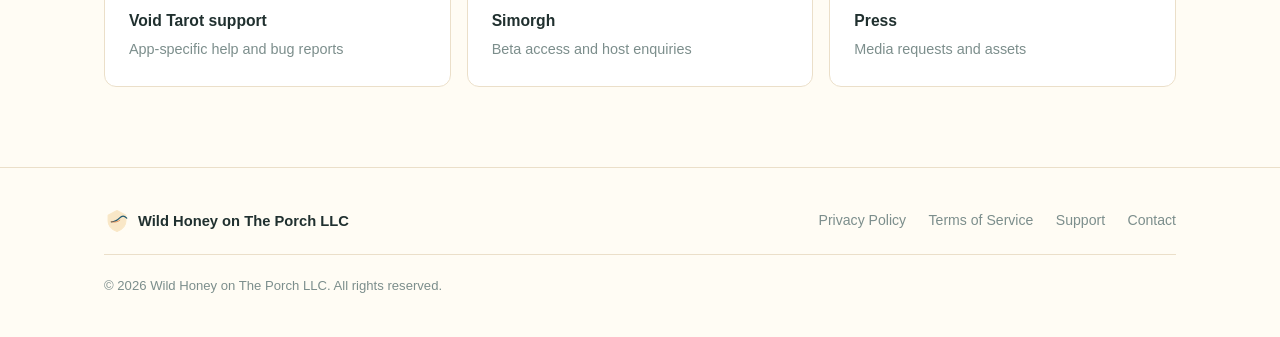
==== commit 1b4aef5b: "Refine site copy" ====
--- a/index.html
+++ b/index.html
@@ -117,8 +117,8 @@
         </p>
         <ul class="feats">
           <li>Full 78-card deck with reviewed upright and reversed meanings</li>
-          <li>Tactile deck — direct-drag fan, velocity-aware release, 3D flips with haptics and sound</li>
-          <li>Interpretation generated on your device; readings aren't sent to a server</li>
+          <li>Drag, fan, and flip the deck with haptics and sound</li>
+          <li>Readings are generated on your device, never sent to us</li>
           <li>Private journal and reading history, synced only through your own iCloud</li>
           <li>No account, no email, no sign-in gate</li>
         </ul>
@@ -140,7 +140,7 @@
 
         <div class="app-cta">
           <span class="store-soon">Coming to the App Store</span>
-          <span class="plat">iOS 26+ · SwiftUI · on-device AI</span>
+          <span class="plat">iPhone · iOS 26 or later</span>
         </div>
       </div>
     </article>
@@ -183,14 +183,14 @@
         <ul class="feats">
           <li>Discover communities and project calls by map or list</li>
           <li>Hosts post stays with real availability, capacity, and stay rules</li>
-          <li>Requests, acceptances, and messages are all enforced server-side</li>
+          <li>Message and request directly with hosts</li>
           <li>Reciprocal reviews that unlock after a stay is completed</li>
-          <li>Private reporting, directional blocking, and a moderation queue</li>
-          <li>Opt-in safety help — approximate location only, one specific audience, two-hour expiry</li>
+          <li>Private reporting and blocking, reviewed by a real person</li>
+          <li>An opt-in safety feature for when you need a hand nearby</li>
         </ul>
         <div class="app-cta">
-          <span class="store-soon dim">V1 in build</span>
-          <span class="plat plat-s">iOS &amp; Android · Expo · React Native</span>
+          <span class="store-soon dim">Not yet released</span>
+          <span class="plat plat-s">iPhone &amp; Android</span>
         </div>
       </div>
     </article>
@@ -202,41 +202,36 @@
 <section class="section alt" id="craft">
   <div class="shead">
     <h2>How we build</h2>
-    <p>How the two apps are put together.</p>
+    <p>A few things we hold to.</p>
   </div>
   <div class="repos">
     <div class="repo static">
       <span class="dot"></span>
       <div>
-        <strong>Native Swift</strong>
-        <span>Void Tarot is Swift and SwiftUI on iOS 26. The card handling
-          needs direct access to gestures and haptics, so it's written straight
-          against the platform — 120&nbsp;FPS on ProMotion.</span>
+        <strong>Native</strong>
+        <span>Built directly for the platform, so it feels like it belongs
+          there.</span>
       </div>
     </div>
     <div class="repo static">
       <span class="dot"></span>
       <div>
-        <strong>On-device generation</strong>
-        <span>Readings are produced locally with Apple's Foundation Models, so
-          your questions and journal entries stay on your phone.</span>
+        <strong>On your device</strong>
+        <span>What you write and what you draw stays on your phone.</span>
       </div>
     </div>
     <div class="repo static">
       <span class="dot"></span>
       <div>
-        <strong>CloudKit sync</strong>
-        <span>Void Tarot syncs through your own private CloudKit database. We
-          don't hold a copy and can't read it.</span>
+        <strong>Yours to keep</strong>
+        <span>Your data syncs through your own iCloud. We don't hold a copy.</span>
       </div>
     </div>
     <div class="repo static">
       <span class="dot"></span>
       <div>
-        <strong>Written down first</strong>
-        <span>Every behavior change updates the spec in the same commit and
-          ships against an automated test matrix. It's slow, but it's how we
-          like to work.</span>
+        <strong>Unhurried</strong>
+        <span>We take the time to get it right before it ships.</span>
       </div>
     </div>
   </div>
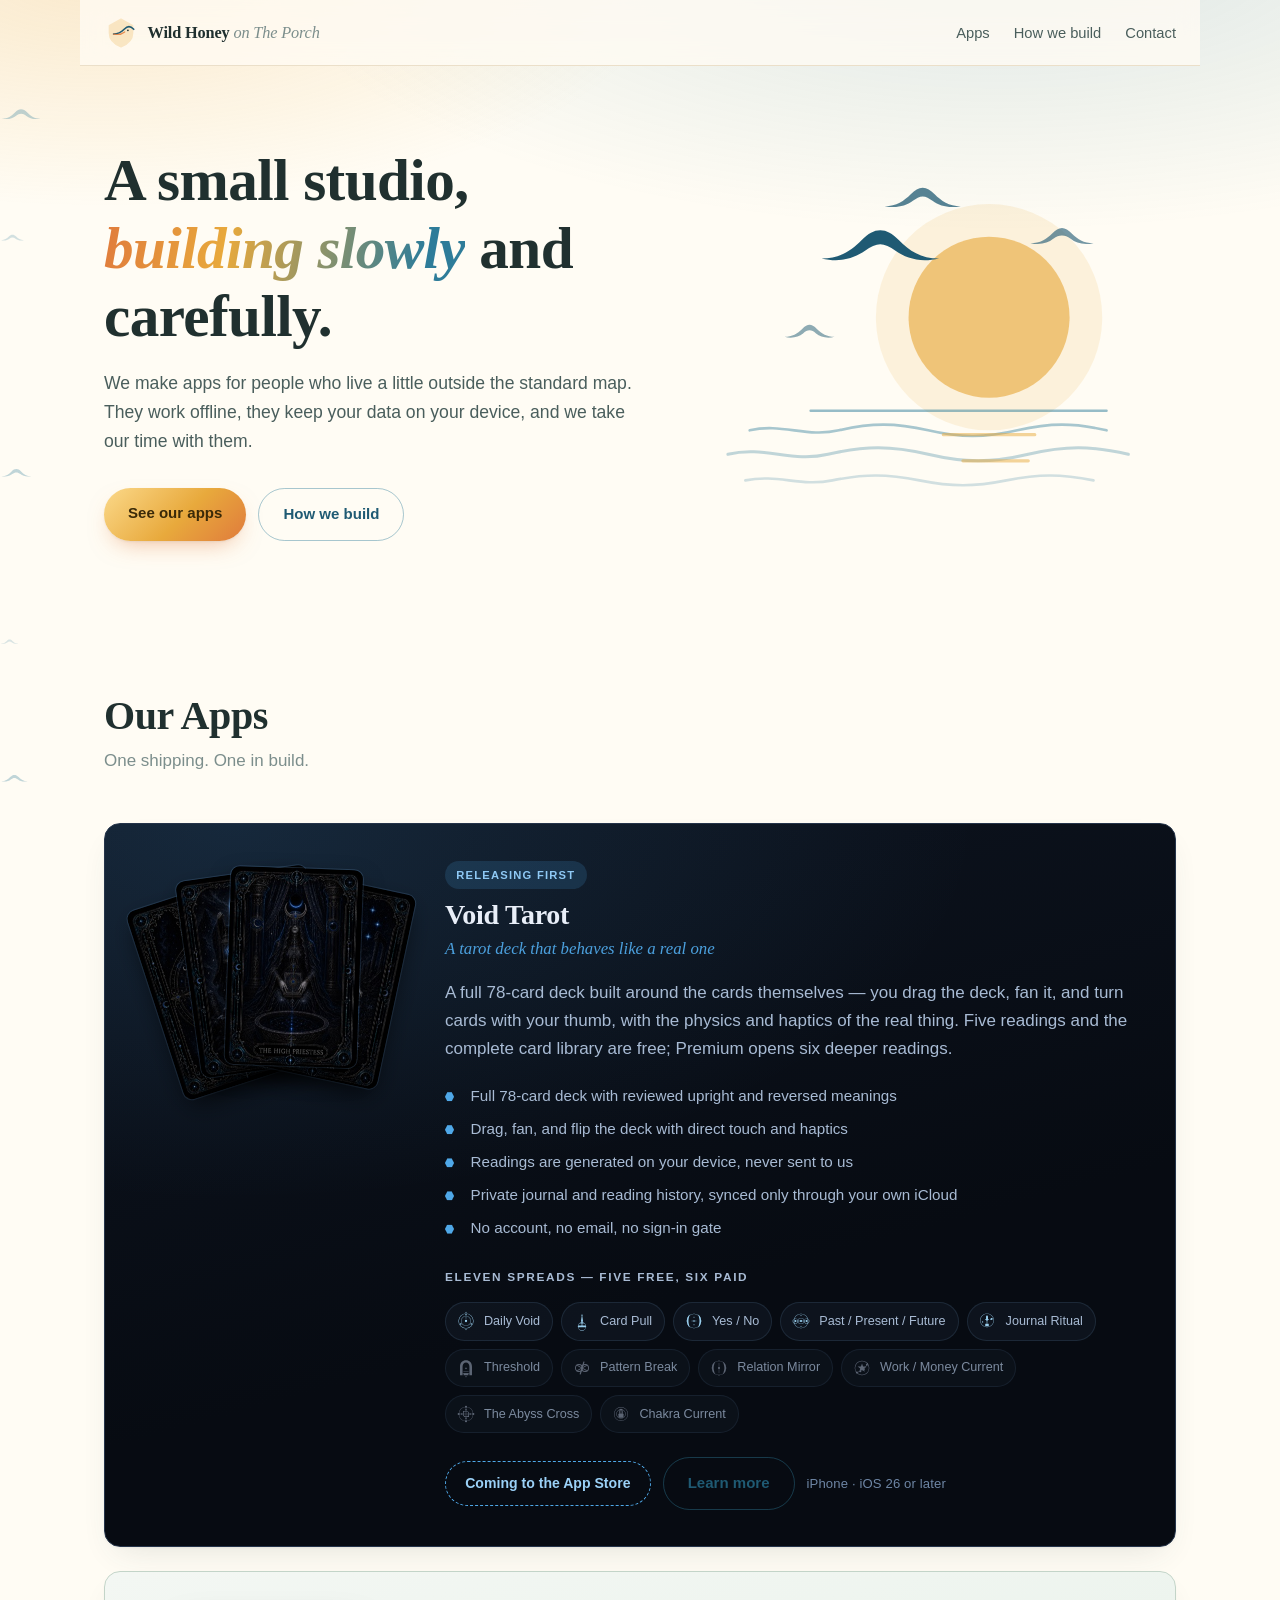
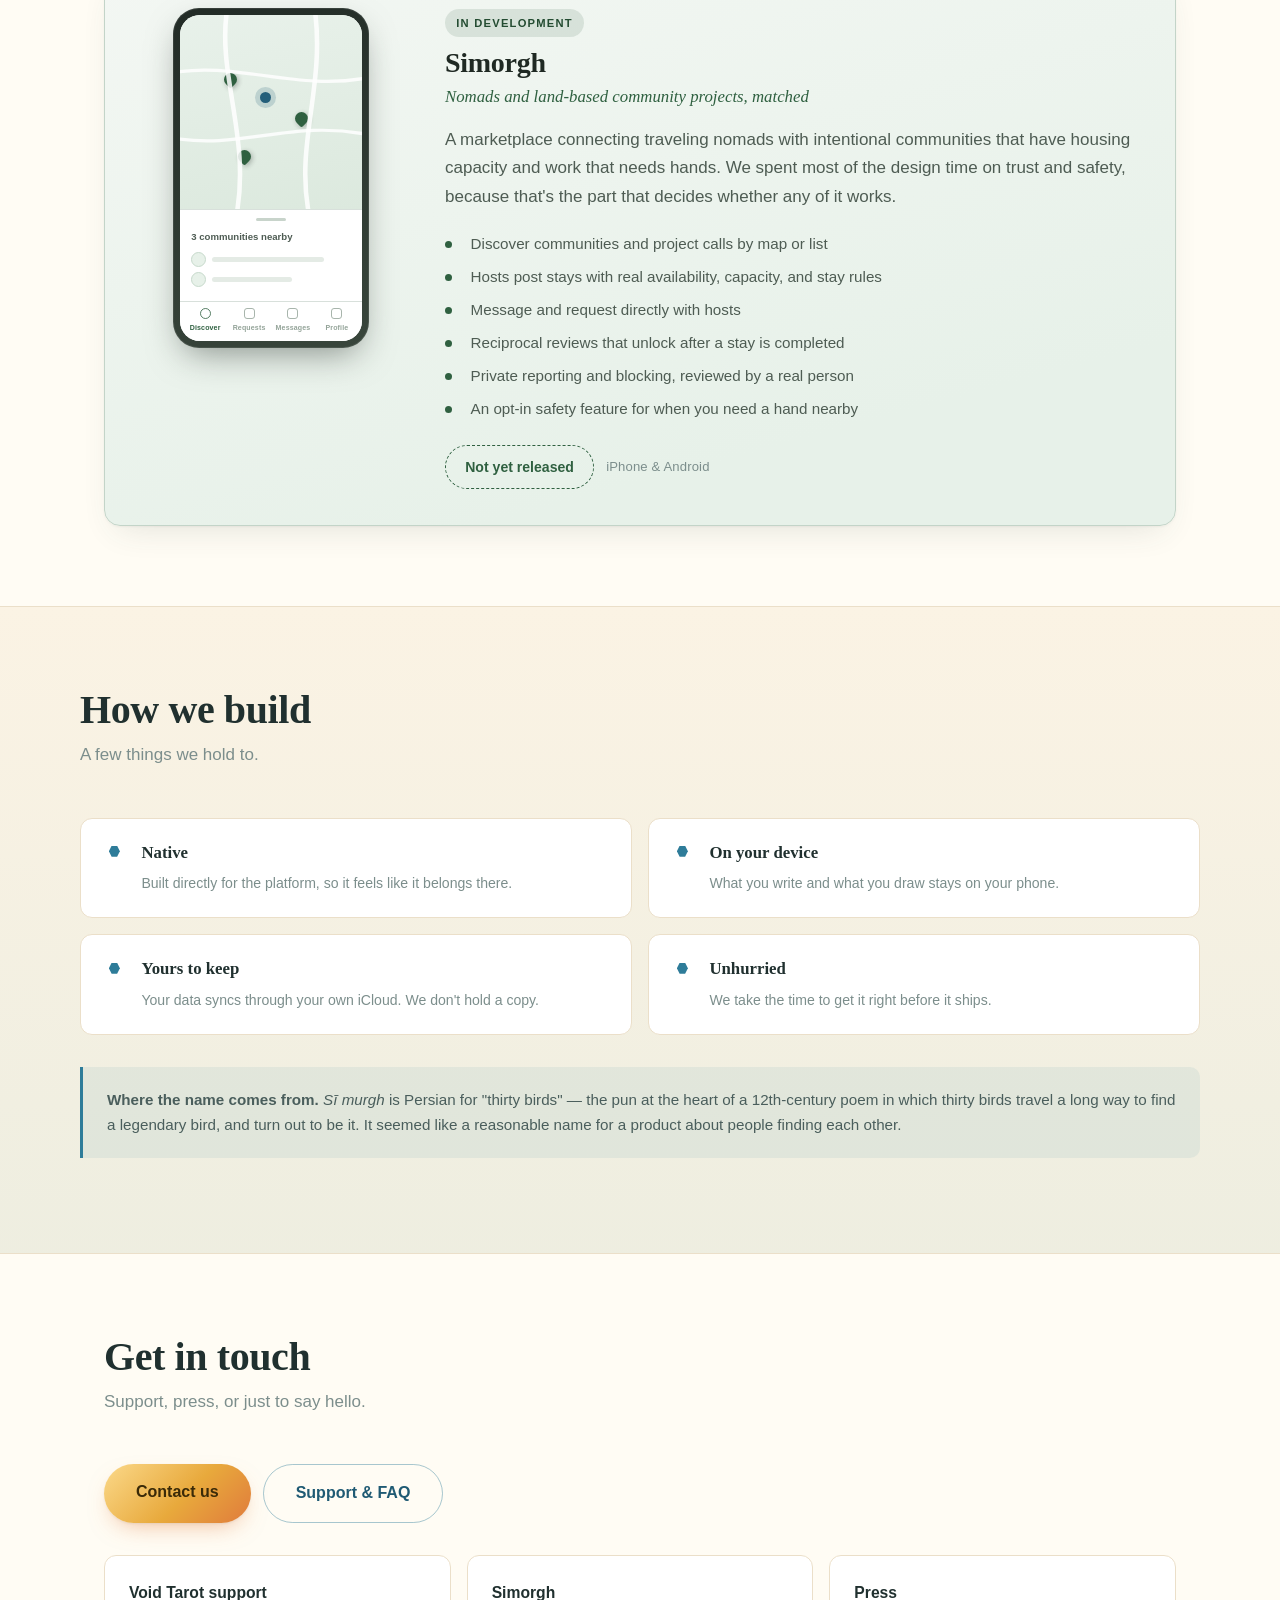
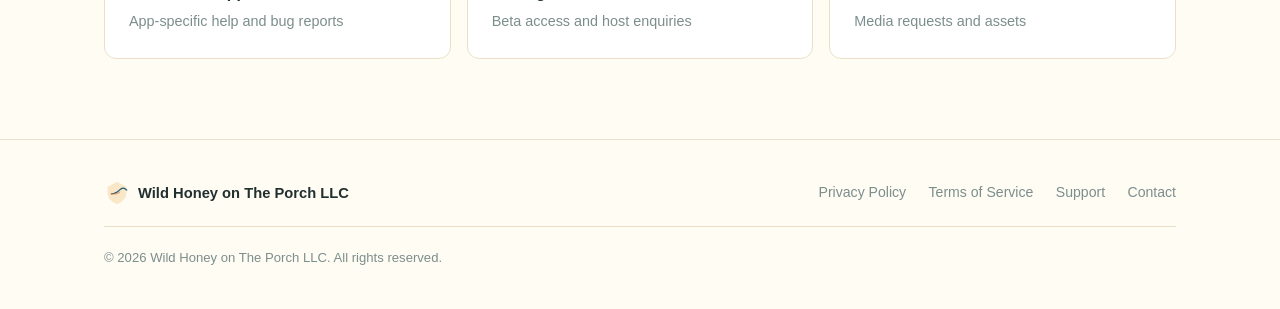
==== commit 09ad5bb6: "Launch dedicated Void Tarot site" ====
--- a/index.html
+++ b/index.html
@@ -53,7 +53,6 @@
 <!-- ── hero ─────────────────────────────────────────────────── -->
 <section class="hero" id="top">
   <div class="hero-inner">
-    <p class="eyebrow">Wild Honey on The Porch LLC</p>
     <h1>A small studio,<br><span class="grad">building slowly</span> and carefully.</h1>
     <p class="lede">
       We make apps for people who live a little outside the standard map.
@@ -112,12 +111,12 @@
         <p>
           A full 78-card deck built around the cards themselves — you drag the
           deck, fan it, and turn cards with your thumb, with the physics and
-          haptics of the real thing. Five spreads are free; a one-time purchase
-          unlocks six more.
+          haptics of the real thing. Five readings and the complete card library
+          are free; Premium opens six deeper readings.
         </p>
         <ul class="feats">
           <li>Full 78-card deck with reviewed upright and reversed meanings</li>
-          <li>Drag, fan, and flip the deck with haptics and sound</li>
+          <li>Drag, fan, and flip the deck with direct touch and haptics</li>
           <li>Readings are generated on your device, never sent to us</li>
           <li>Private journal and reading history, synced only through your own iCloud</li>
           <li>No account, no email, no sign-in gate</li>
@@ -140,6 +139,7 @@
 
         <div class="app-cta">
           <span class="store-soon">Coming to the App Store</span>
+          <a class="btn ghost" href="void-tarot/">Learn more</a>
           <span class="plat">iPhone · iOS 26 or later</span>
         </div>
       </div>
--- a/styles.css
+++ b/styles.css
@@ -123,10 +123,6 @@
   position:relative;z-index:1;max-width:var(--max);margin:0 auto;
   padding:5rem 1.5rem 4.5rem;
   display:grid;grid-template-columns:1.15fr .85fr;gap:3rem;align-items:center;
-}
-.eyebrow{
-  font-size:.76rem;letter-spacing:.16em;text-transform:uppercase;
-  color:var(--honey-dp);font-weight:600;margin-bottom:1rem;
 }
 h1{font-size:clamp(2.3rem,5.4vw,3.7rem);margin-bottom:1.2rem}
 .grad{
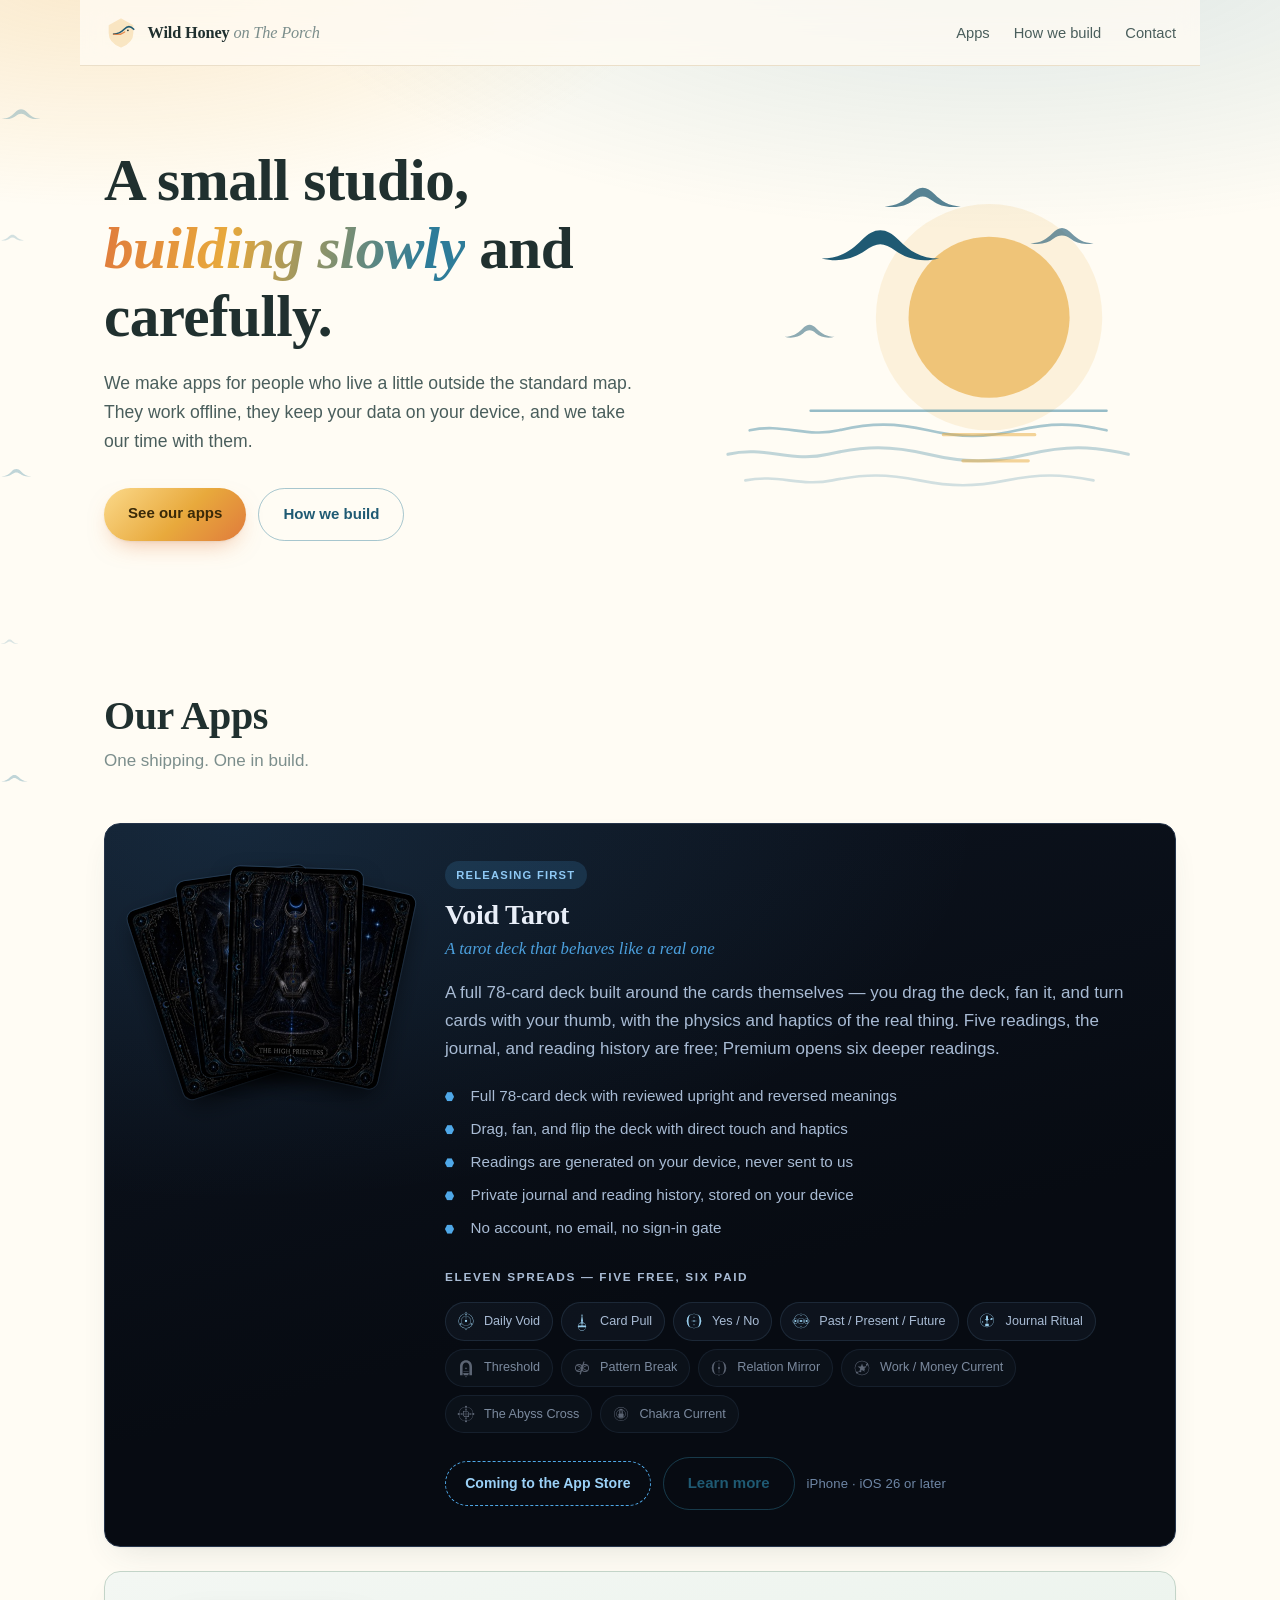
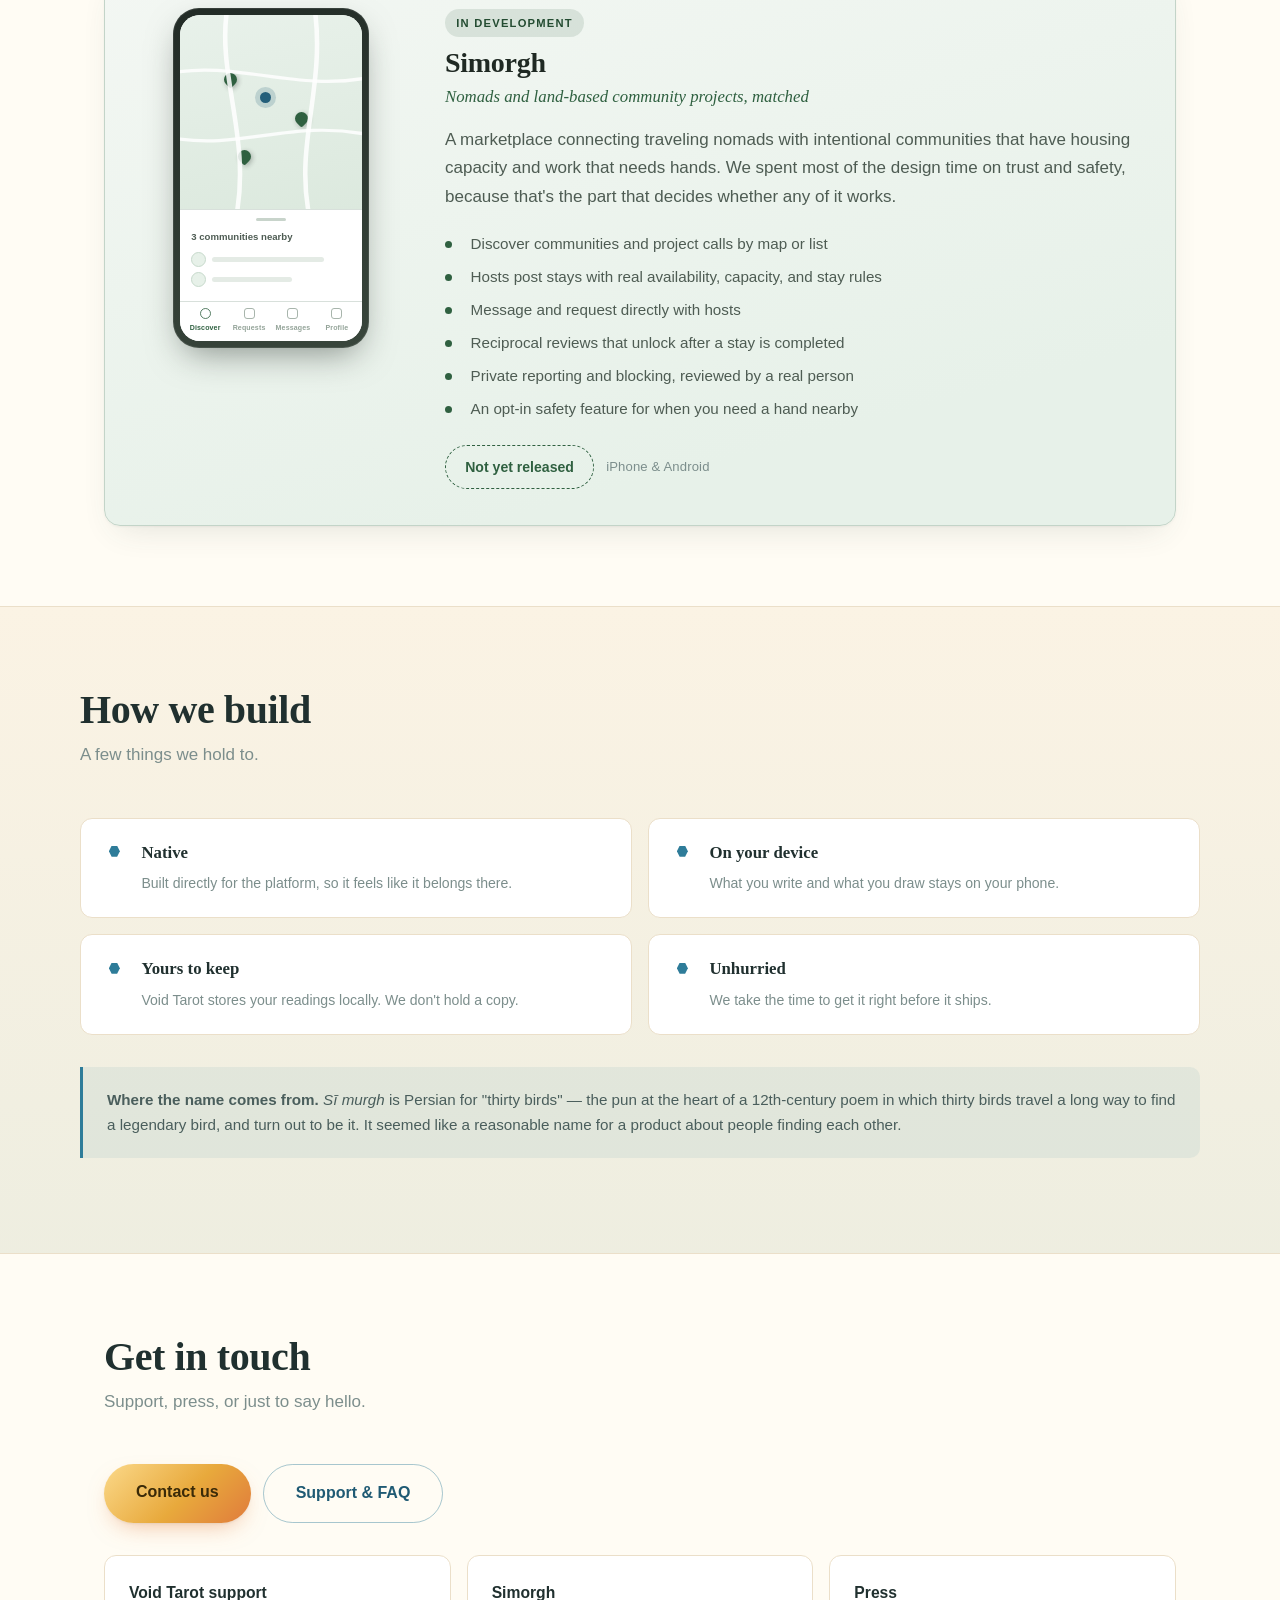
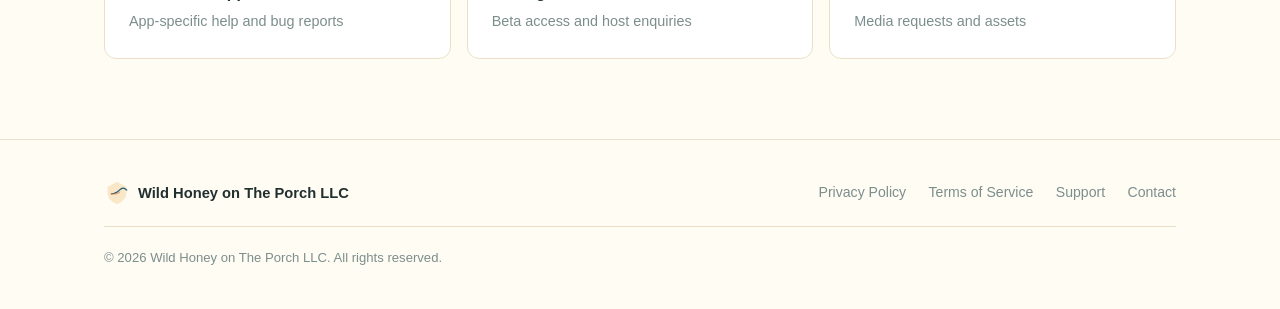
==== commit 06fd6445: "Clarify Void Tarot deletion and Apple billing policies" ====
--- a/index.html
+++ b/index.html
@@ -111,14 +111,14 @@
         <p>
           A full 78-card deck built around the cards themselves — you drag the
           deck, fan it, and turn cards with your thumb, with the physics and
-          haptics of the real thing. Five readings and the complete card library
+          haptics of the real thing. Five readings, the journal, and reading history
           are free; Premium opens six deeper readings.
         </p>
         <ul class="feats">
           <li>Full 78-card deck with reviewed upright and reversed meanings</li>
           <li>Drag, fan, and flip the deck with direct touch and haptics</li>
           <li>Readings are generated on your device, never sent to us</li>
-          <li>Private journal and reading history, synced only through your own iCloud</li>
+          <li>Private journal and reading history, stored on your device</li>
           <li>No account, no email, no sign-in gate</li>
         </ul>
 
@@ -224,7 +224,7 @@
       <span class="dot"></span>
       <div>
         <strong>Yours to keep</strong>
-        <span>Your data syncs through your own iCloud. We don't hold a copy.</span>
+        <span>Void Tarot stores your readings locally. We don't hold a copy.</span>
       </div>
     </div>
     <div class="repo static">
